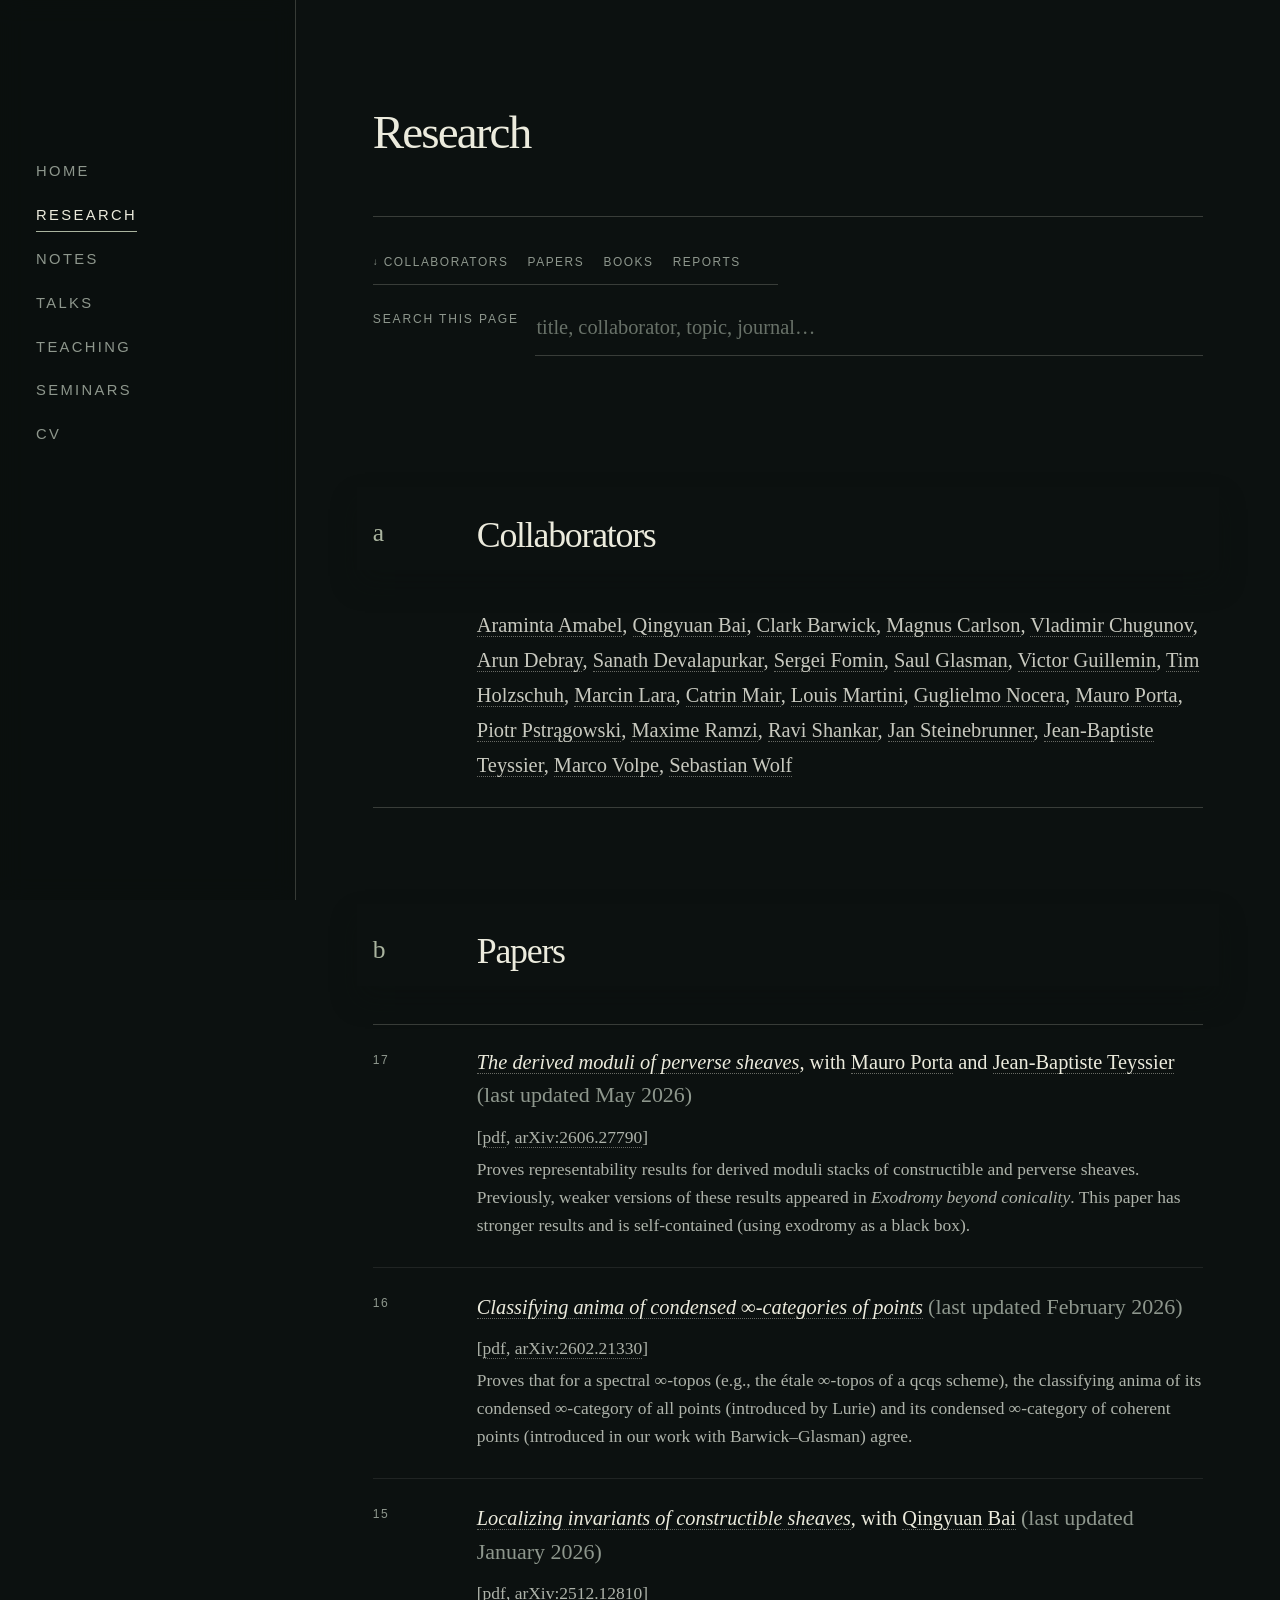
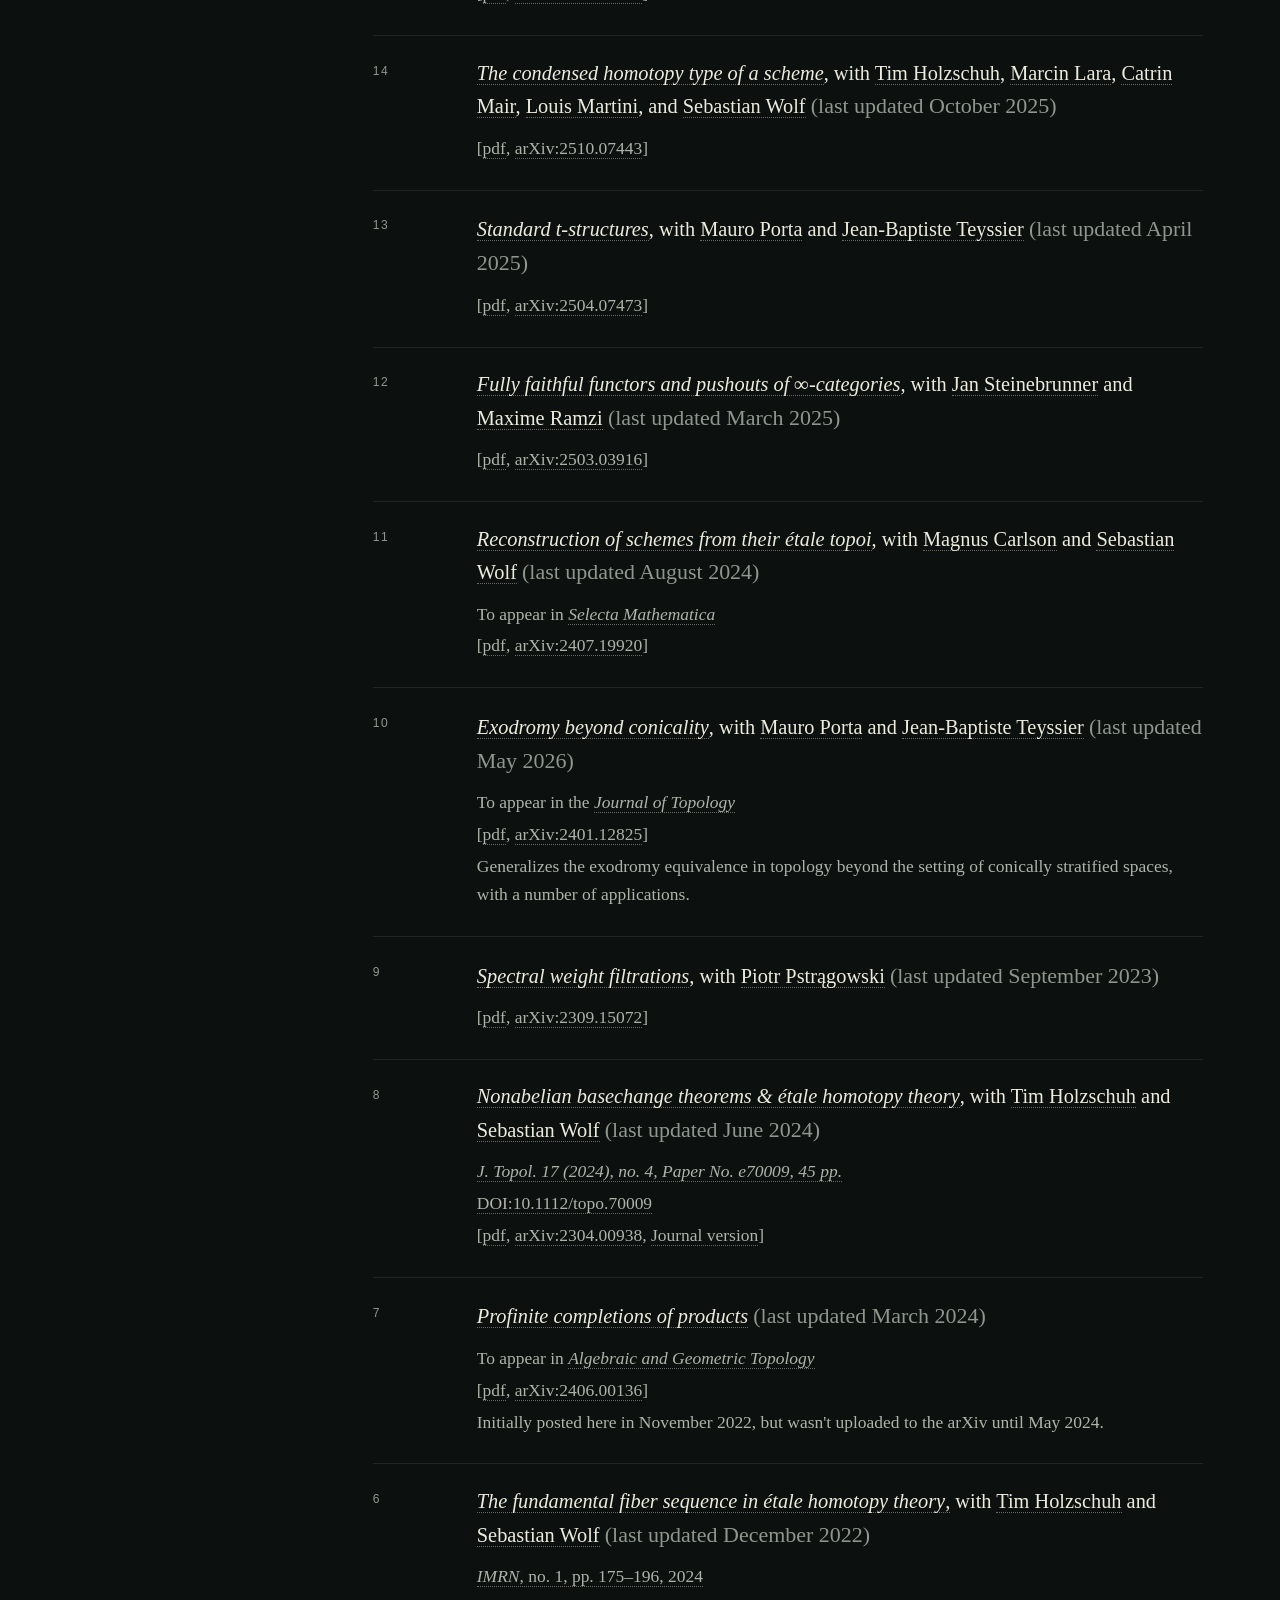
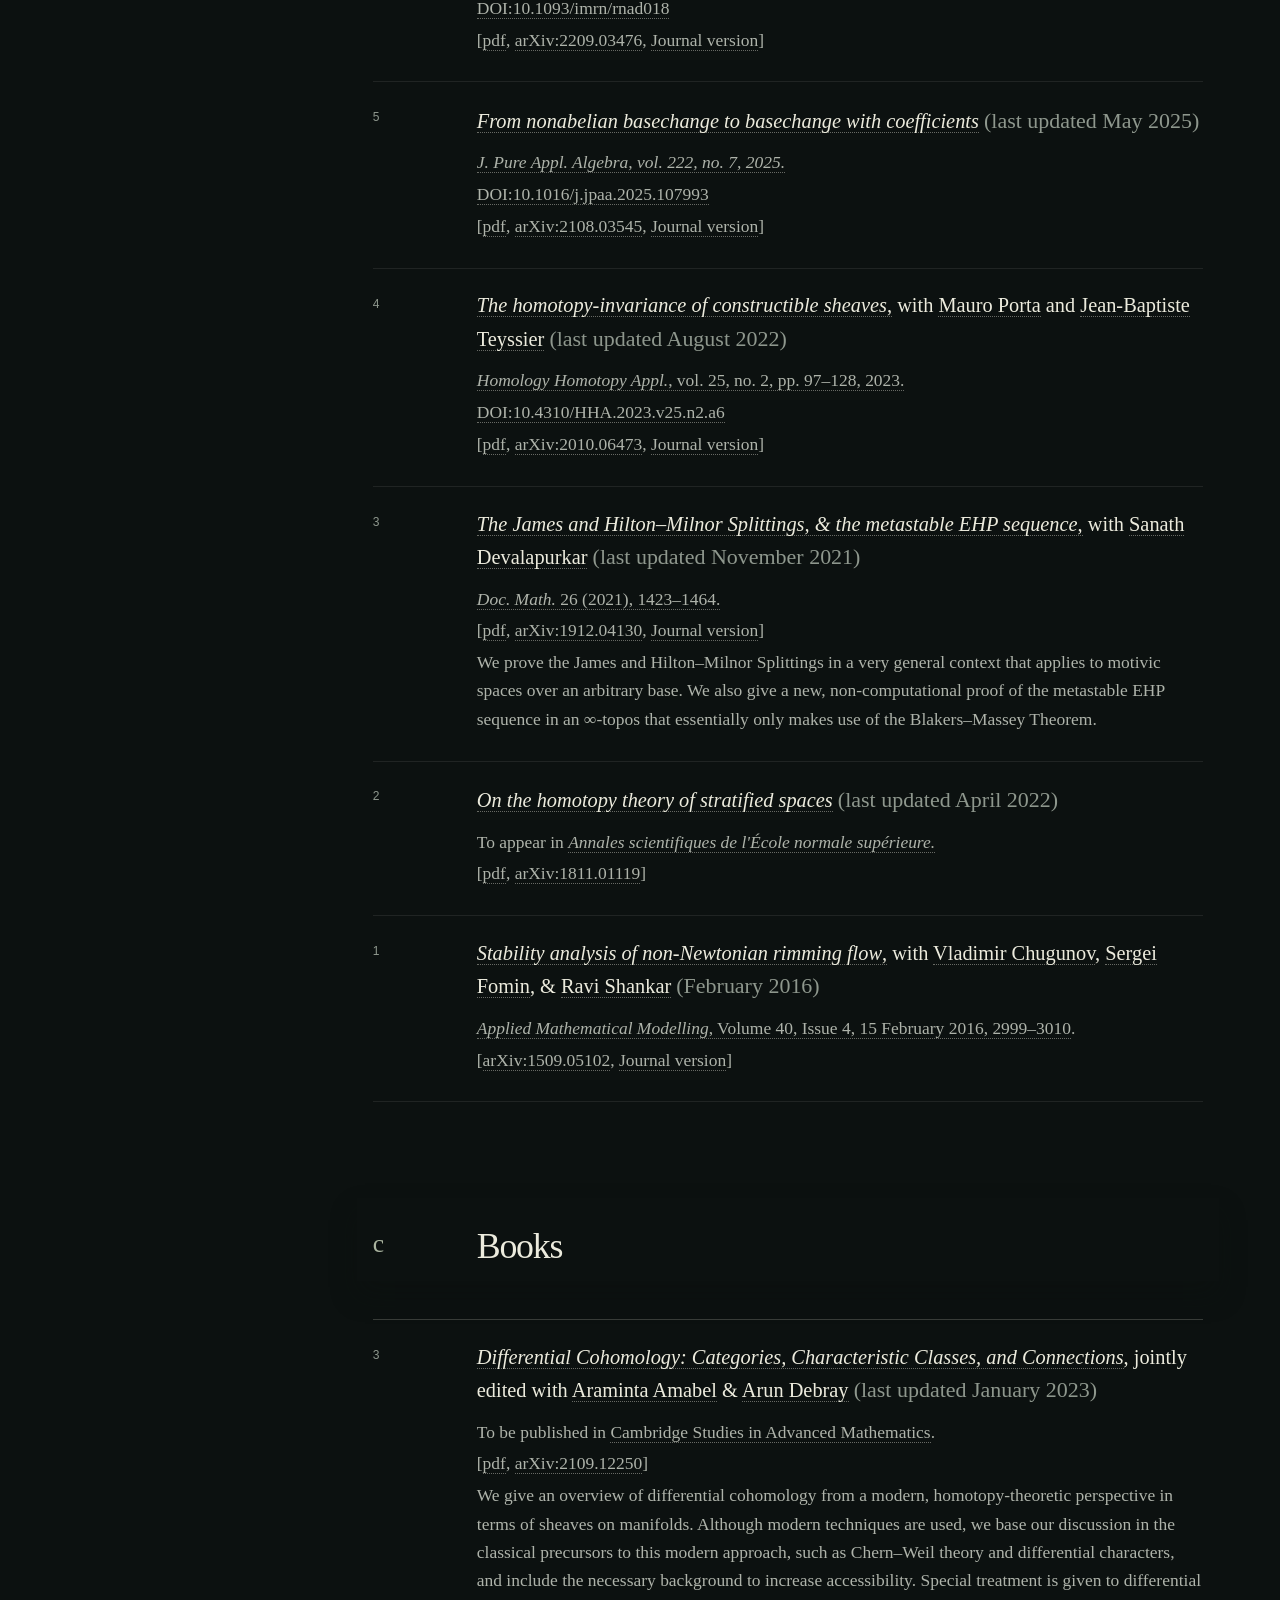
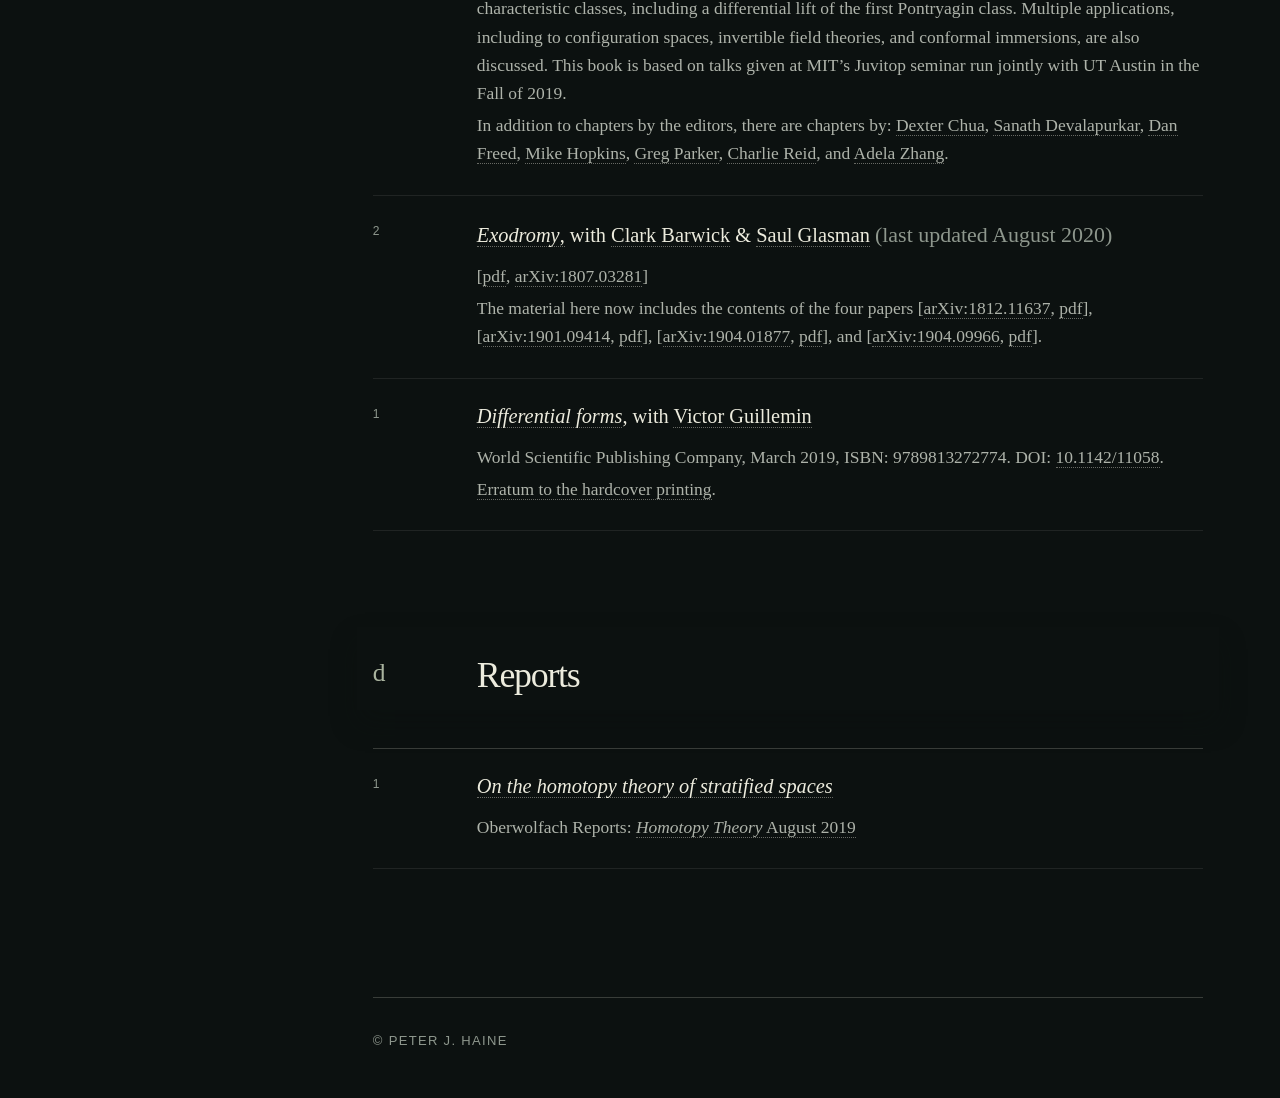
==== research.html @ 4a403b72 "Initial commit of new website." ====
<!DOCTYPE html>

<html lang="en">
  <head>
    <meta charset="utf-8">
    <meta content="width=device-width, initial-scale=1" name="viewport">
    <meta content="Peter J. Haine" name="author">
    <meta
      content="Research papers, books, reports, and collaborators of mathematician Peter Haine."
      name="description">
    <meta content="dark" name="color-scheme">
    <meta content="#0c1110" name="theme-color">
    <link href="assets/favicon.ico" rel="icon" sizes="any">
    <link
      href="assets/favicon-32.png"
      rel="icon"
      sizes="32x32"
      type="image/png">
    <link href="assets/apple-touch-icon.png" rel="apple-touch-icon">
    <script>
      document.documentElement.classList.add("js");
    </script>
    <title>Research — Peter Haine</title>
    <link href="assets/site.css" rel="stylesheet">
  </head>
  <body class="research-page">
    <a class="skip-link" href="#main-content">Skip to main content</a>
    <div aria-hidden="true" class="atmosphere">
      <div class="mist mist-a"></div>
      <div class="mist mist-b"></div>
    </div>
    <header class="site-rail">
      <nav aria-label="Primary navigation" class="primary-nav">
        <a href="index.html">Home</a>
        <a aria-current="page" class="active" href="research.html">Research</a>
        <a href="notes.html">Notes</a>
        <a href="talks.html">Talks</a>
        <a href="teaching.html">Teaching</a>
        <a href="seminars.html">Seminars</a>
        <a
          href="https://peterjhaine.github.io/files/CV.pdf"
          rel="noopener noreferrer"
          target="_blank"
          >CV</a
        >
      </nav>
    </header>
    <main class="site-main" id="main-content" tabindex="-1">
      <header class="page-header">
        <h1>Research</h1>
      </header>
      <div class="archive-tools archive-tools-research">
        <div class="section-nav-block">
          <nav aria-label="Research sections" class="section-nav">
            <a class="section-nav-first" href="#collaborators">Collaborators</a>
            <a href="#papers">Papers</a>
            <a href="#books">Books</a>
            <a href="#reports">Reports</a>
          </nav>
          <span class="section-nav-divider" aria-hidden="true"></span>
        </div>
        <label for="archive-search">Search this page</label>
        <input
          autocomplete="off"
          id="archive-search"
          placeholder="title, collaborator, topic, journal…"
          type="search">
      </div>
      <section
        class="archive-section collaborators collaborators-divider"
        id="collaborators"
      >
        <div class="archive-heading">
          <span>a</span>
          <h2>Collaborators</h2>
        </div>
        <div class="prose measure">
          <p>
            <a
              href="https://amabel3.github.io/"
              rel="noopener noreferrer"
              target="_blank"
              >Araminta Amabel</a
            >, <a href="https://qingybai.github.io/">Qingyuan Bai</a>,
            <a
              href="https://webhomes.maths.ed.ac.uk/~cbarwick/"
              rel="noopener noreferrer"
              target="_blank"
              >Clark Barwick</a
            >,
            <a
              href="https://sites.google.com/view/magnus-carlson/home"
              rel="noopener noreferrer"
              target="_blank"
              >Magnus Carlson</a
            >,
            <a
              href="https://kpfu.ru/pec_print?p_id=10113&amp;p_lang=2"
              rel="noopener noreferrer"
              target="_blank"
              >Vladimir Chugunov</a
            >,
            <a
              href="https://adebray.github.io/"
              rel="noopener noreferrer"
              target="_blank"
              >Arun Debray</a
            >,
            <a
              href="https://sanathdevalapurkar.github.io/"
              rel="noopener noreferrer"
              target="_blank"
              >Sanath Devalapurkar</a
            >,
            <a
              href="https://www.csuchico.edu/math/people/faculty/fomin-sergei.shtml"
              rel="noopener noreferrer"
              target="_blank"
              >Sergei Fomin</a
            >,
            <a
              href="http://www-users.math.umn.edu/~sglasman/"
              rel="noopener noreferrer"
              target="_blank"
              >Saul Glasman</a
            >,
            <a
              href="http://math.mit.edu/directory/profile.php?pid=87"
              rel="noopener noreferrer"
              target="_blank"
              >Victor Guillemin</a
            >,
            <a
              href="https://tholzschuh.github.io/"
              rel="noopener noreferrer"
              target="_blank"
              >Tim Holzschuh</a
            >,
            <a
              href="https://marcin-lara.github.io/"
              rel="noopener noreferrer"
              target="_blank"
              >Marcin Lara</a
            >,
            <a
              href="https://www.mathematik.tu-darmstadt.de/fb/personal/details/catrin_mair.de.jsp"
              rel="noopener noreferrer"
              target="_blank"
              >Catrin Mair</a
            >,
            <a
              href="https://louismartini.de/"
              rel="noopener noreferrer"
              target="_blank"
              >Louis Martini</a
            >,
            <a
              href="https://www.ihes.fr/~nocera/"
              rel="noopener noreferrer"
              target="_blank"
              >Guglielmo Nocera</a
            >,
            <a
              href="https://sites.google.com/view/mauroporta"
              rel="noopener noreferrer"
              target="_blank"
              >Mauro Porta</a
            >,
            <a href="https://people.math.harvard.edu/~piotr/"
              >Piotr Pstrągowski</a
            >,
            <a href="https://sites.google.com/view/maxime-ramzi-en/home"
              >Maxime Ramzi</a
            >,
            <a
              href="http://sites.math.washington.edu/~shankarr/"
              rel="noopener noreferrer"
              target="_blank"
              >Ravi Shankar</a
            >,
            <a
              href="https://www.jan-steinebrunner.com"
              rel="noopener noreferrer"
              target="_blank"
              >Jan Steinebrunner</a
            >,
            <a
              href="http://jbteyssier.com/"
              rel="noopener noreferrer"
              target="_blank"
              >Jean-Baptiste Teyssier</a
            >,
            <a
              href="https://www.mathematics.utoronto.ca/people/directories/postdoctoral-fellows/marco-volpe"
              rel="noopener noreferrer"
              target="_blank"
              >Marco Volpe</a
            >,
            <a
              href="https://wos07573.github.io/index.html"
              rel="noopener noreferrer"
              target="_blank"
              >Sebastian Wolf</a
            >
          </p>
        </div>
      </section>
      <section class="archive-section" id="papers">
        <div class="archive-heading">
          <span>b</span>
          <h2>Papers</h2>
        </div>
        <div class="record-list">
          <article class="record searchable">
            <div class="record-number">17</div>
            <div class="record-body">
              <div class="record-title">
                <a
                  href="https://peterjhaine.github.io/files/Moduli_perverse_sheaves.pdf"
                  rel="noopener noreferrer"
                  target="_blank"
                  ><i>The derived moduli of perverse sheaves</i></a
                >, with
                <a href="https://sites.google.com/view/mauroporta"
                  >Mauro Porta</a
                >
                and <a href="http://jbteyssier.com/">Jean-Baptiste Teyssier</a>
                <span class="date">(last updated May 2026)</span>
              </div>
              <div class="record-detail">
                <p>
                  [<a
                    href="https://peterjhaine.github.io/files/Moduli_perverse_sheaves.pdf"
                    rel="noopener noreferrer"
                    target="_blank"
                    >pdf</a
                  >,
                  <a
                    href="https://arxiv.org/abs/2606.27790"
                    rel="noopener noreferrer"
                    target="_blank"
                    >arXiv:2606.27790</a
                  >]
                </p>
                <p>
                  Proves representability results for derived moduli stacks of
                  constructible and perverse sheaves. Previously, weaker
                  versions of these results appeared in
                  <i>Exodromy beyond conicality</i>. This paper has stronger
                  results and is self-contained (using exodromy as a black box).
                </p>
              </div>
            </div>
          </article>
          <article class="record searchable">
            <div class="record-number">16</div>
            <div class="record-body">
              <div class="record-title">
                <a
                  href="https://peterjhaine.github.io/files/classifying_anima_of_condensed_categories_of_points.pdf"
                  rel="noopener noreferrer"
                  target="_blank"
                  ><i
                    >Classifying anima of condensed ∞-categories of points</i
                  ></a
                >
                <span class="date">(last updated February 2026)</span>
              </div>
              <div class="record-detail">
                <p>
                  [<a
                    href="https://peterjhaine.github.io/files/classifying_anima_of_condensed_categories_of_points.pdf"
                    rel="noopener noreferrer"
                    target="_blank"
                    >pdf</a
                  >,
                  <a
                    href="https://arxiv.org/abs/2602.21330"
                    rel="noopener noreferrer"
                    target="_blank"
                    >arXiv:2602.21330</a
                  >]
                </p>
                <p>
                  Proves that for a spectral ∞-topos (e.g., the étale ∞-topos of
                  a qcqs scheme), the classifying anima of its condensed
                  ∞-category of all points (introduced by Lurie) and its
                  condensed ∞-category of coherent points (introduced in our
                  work with Barwick–Glasman) agree.
                </p>
              </div>
            </div>
          </article>
          <article class="record searchable">
            <div class="record-number">15</div>
            <div class="record-body">
              <div class="record-title">
                <a
                  href="https://peterjhaine.github.io/files/localizing_invariants_of_constructible_sheaves.pdf"
                  rel="noopener noreferrer"
                  target="_blank"
                  ><i>Localizing invariants of constructible sheaves</i></a
                >, with <a href="https://qingybai.github.io/">Qingyuan Bai</a>
                <span class="date">(last updated January 2026)</span>
              </div>
              <div class="record-detail">
                <p>
                  [<a
                    href="https://peterjhaine.github.io/files/localizing_invariants_of_constructible_sheaves.pdf"
                    rel="noopener noreferrer"
                    target="_blank"
                    >pdf</a
                  >,
                  <a
                    href="https://arxiv.org/abs/2512.12810"
                    rel="noopener noreferrer"
                    target="_blank"
                    >arXiv:2512.12810</a
                  >]
                </p>
              </div>
            </div>
          </article>
          <article class="record searchable">
            <div class="record-number">14</div>
            <div class="record-body">
              <div class="record-title">
                <a
                  href="https://peterjhaine.github.io/files/condensed_homotopy_type_of_a_scheme.pdf"
                  rel="noopener noreferrer"
                  target="_blank"
                  ><i>The condensed homotopy type of a scheme</i></a
                >, with
                <a
                  href="https://tholzschuh.github.io/"
                  rel="noopener noreferrer"
                  target="_blank"
                  >Tim Holzschuh</a
                >,
                <a
                  href="https://marcin-lara.github.io/"
                  rel="noopener noreferrer"
                  target="_blank"
                  >Marcin Lara</a
                >,
                <a
                  href="https://www.mathematik.tu-darmstadt.de/fb/personal/details/catrin_mair.de.jsp"
                  rel="noopener noreferrer"
                  target="_blank"
                  >Catrin Mair</a
                >,
                <a
                  href="https://louismartini.de/"
                  rel="noopener noreferrer"
                  target="_blank"
                  >Louis Martini</a
                >, and
                <a
                  href="https://wos07573.github.io/index.html"
                  rel="noopener noreferrer"
                  target="_blank"
                  >Sebastian Wolf</a
                >
                <span class="date">(last updated October 2025)</span>
              </div>
              <div class="record-detail">
                <p>
                  [<a
                    href="https://peterjhaine.github.io/files/condensed_homotopy_type_of_a_scheme.pdf"
                    rel="noopener noreferrer"
                    target="_blank"
                    >pdf</a
                  >,
                  <a
                    href="https://arxiv.org/abs/2510.07443"
                    rel="noopener noreferrer"
                    target="_blank"
                    >arXiv:2510.07443</a
                  >]
                </p>
              </div>
            </div>
          </article>
          <article class="record searchable">
            <div class="record-number">13</div>
            <div class="record-body">
              <div class="record-title">
                <a
                  href="https://peterjhaine.github.io/files/standard_t-structures.pdf"
                  rel="noopener noreferrer"
                  target="_blank"
                  ><i>Standard t-structures</i></a
                >, with
                <a href="https://sites.google.com/view/mauroporta"
                  >Mauro Porta</a
                >
                and <a href="http://jbteyssier.com/">Jean-Baptiste Teyssier</a>
                <span class="date">(last updated April 2025)</span>
              </div>
              <div class="record-detail">
                <p>
                  [<a
                    href="https://peterjhaine.github.io/files/standard_t-structures.pdf"
                    rel="noopener noreferrer"
                    target="_blank"
                    >pdf</a
                  >,
                  <a
                    href="https://arxiv.org/abs/2504.07473"
                    rel="noopener noreferrer"
                    target="_blank"
                    >arXiv:2504.07473</a
                  >]
                </p>
              </div>
            </div>
          </article>
          <article class="record searchable">
            <div class="record-number">12</div>
            <div class="record-body">
              <div class="record-title">
                <a
                  href="https://peterjhaine.github.io/files/fully_faithful_functors_and_pushouts_of_categories.pdf"
                  rel="noopener noreferrer"
                  target="_blank"
                  ><i
                    >Fully faithful functors and pushouts of ∞-categories</i
                  ></a
                >, with
                <a
                  href="https://www.jan-steinebrunner.com"
                  rel="noopener noreferrer"
                  target="_blank"
                  >Jan Steinebrunner</a
                >
                and
                <a href="https://sites.google.com/view/maxime-ramzi-en/home"
                  >Maxime Ramzi</a
                >
                <span class="date">(last updated March 2025)</span>
              </div>
              <div class="record-detail">
                <p>
                  [<a
                    href="https://peterjhaine.github.io/files/fully_faithful_functors_and_pushouts_of_categories.pdf"
                    rel="noopener noreferrer"
                    target="_blank"
                    >pdf</a
                  >,
                  <a
                    href="https://arxiv.org/abs/2503.03916"
                    rel="noopener noreferrer"
                    target="_blank"
                    >arXiv:2503.03916</a
                  >]
                </p>
              </div>
            </div>
          </article>
          <article class="record searchable">
            <div class="record-number">11</div>
            <div class="record-body">
              <div class="record-title">
                <a
                  href="https://peterjhaine.github.io/files/reconstruction_of_schemes_from_etale_topoi.pdf"
                  rel="noopener noreferrer"
                  target="_blank"
                  ><i>Reconstruction of schemes from their étale topoi</i></a
                >, with
                <a
                  href="https://sites.google.com/view/magnus-carlson/home"
                  rel="noopener noreferrer"
                  target="_blank"
                  >Magnus Carlson</a
                >
                and
                <a
                  href="https://wos07573.github.io/index.html"
                  rel="noopener noreferrer"
                  target="_blank"
                  >Sebastian Wolf</a
                >
                <span class="date">(last updated August 2024)</span>
              </div>
              <div class="record-detail">
                <p>
                  To appear in
                  <a
                    href="https://link.springer.com/journal/29"
                    rel="noopener noreferrer"
                    target="_blank"
                    ><i>Selecta Mathematica</i></a
                  >
                </p>
                <p>
                  [<a
                    href="https://peterjhaine.github.io/files/reconstruction_of_schemes_from_etale_topoi.pdf"
                    rel="noopener noreferrer"
                    target="_blank"
                    >pdf</a
                  >,
                  <a
                    href="https://arxiv.org/abs/2407.19920"
                    rel="noopener noreferrer"
                    target="_blank"
                    >arXiv:2407.19920</a
                  >]
                </p>
              </div>
            </div>
          </article>
          <article class="record searchable">
            <div class="record-number">10</div>
            <div class="record-body">
              <div class="record-title">
                <a
                  href="https://peterjhaine.github.io/files/exodromy_beyond_conicality.pdf"
                  rel="noopener noreferrer"
                  target="_blank"
                  ><i>Exodromy beyond conicality</i></a
                >, with
                <a href="https://sites.google.com/view/mauroporta"
                  >Mauro Porta</a
                >
                and <a href="http://jbteyssier.com/">Jean-Baptiste Teyssier</a>
                <span class="date">(last updated May 2026)</span>
              </div>
              <div class="record-detail">
                <p>
                  To appear in the
                  <a
                    href="https://londmathsoc.onlinelibrary.wiley.com/journal/17538424"
                    rel="noopener noreferrer"
                    target="_blank"
                    ><i>Journal of Topology</i></a
                  >
                </p>
                <p>
                  [<a
                    href="https://peterjhaine.github.io/files/exodromy_beyond_conicality.pdf"
                    rel="noopener noreferrer"
                    target="_blank"
                    >pdf</a
                  >,
                  <a
                    href="https://arxiv.org/abs/2401.12825"
                    rel="noopener noreferrer"
                    target="_blank"
                    >arXiv:2401.12825</a
                  >]
                </p>
                <p>
                  Generalizes the exodromy equivalence in topology beyond the
                  setting of conically stratified spaces, with a number of
                  applications.
                </p>
              </div>
            </div>
          </article>
          <article class="record searchable">
            <div class="record-number">9</div>
            <div class="record-body">
              <div class="record-title">
                <a
                  href="https://peterjhaine.github.io/files/spectral_weight_filtrations.pdf"
                  rel="noopener noreferrer"
                  target="_blank"
                  ><i>Spectral weight filtrations</i></a
                >, with
                <a href="https://people.math.harvard.edu/~piotr/"
                  >Piotr Pstrągowski</a
                >
                <span class="date">(last updated September 2023)</span>
              </div>
              <div class="record-detail">
                <p>
                  [<a
                    href="https://peterjhaine.github.io/files/spectral_weight_filtrations.pdf"
                    rel="noopener noreferrer"
                    target="_blank"
                    >pdf</a
                  >,
                  <a
                    href="https://arxiv.org/abs/2309.15072"
                    rel="noopener noreferrer"
                    target="_blank"
                    >arXiv:2309.15072</a
                  >]
                </p>
              </div>
            </div>
          </article>
          <article class="record searchable">
            <div class="record-number">8</div>
            <div class="record-body">
              <div class="record-title">
                <a
                  href="https://peterjhaine.github.io/files/nonabelian_basechange_etale_homotopy.pdf"
                  rel="noopener noreferrer"
                  target="_blank"
                  ><i
                    >Nonabelian basechange theorems &amp; étale homotopy
                    theory</i
                  ></a
                >, with
                <a
                  href="https://tholzschuh.github.io/"
                  rel="noopener noreferrer"
                  target="_blank"
                  >Tim Holzschuh</a
                >
                and
                <a
                  href="https://wos07573.github.io/index.html"
                  rel="noopener noreferrer"
                  target="_blank"
                  >Sebastian Wolf</a
                >
                <span class="date">(last updated June 2024)</span>
              </div>
              <div class="record-detail">
                <p>
                  <a
                    href="https://londmathsoc.onlinelibrary.wiley.com/journal/17538424"
                    rel="noopener noreferrer"
                    target="_blank"
                    ><i
                      >J. Topol. 17 (2024), no. 4, Paper No. e70009, 45 pp.</i
                    ></a
                  >
                </p>
                <p>
                  <a
                    href="https://doi.org/10.1112/topo.70009"
                    rel="noopener noreferrer"
                    target="_blank"
                    >DOI:10.1112/topo.70009</a
                  >
                </p>
                <p>
                  [<a
                    href="https://peterjhaine.github.io/files/nonabelian_basechange_etale_homotopy.pdf"
                    rel="noopener noreferrer"
                    target="_blank"
                    >pdf</a
                  >,
                  <a
                    href="https://arxiv.org/abs/2304.00938"
                    rel="noopener noreferrer"
                    target="_blank"
                    >arXiv:2304.00938</a
                  >,
                  <a
                    href="https://peterjhaine.github.io/files/nonabelian_basechange_etale_homotopy-published.pdf"
                    rel="noopener noreferrer"
                    target="_blank"
                    >Journal version</a
                  >]
                </p>
              </div>
            </div>
          </article>
          <article class="record searchable">
            <div class="record-number">7</div>
            <div class="record-body">
              <div class="record-title">
                <a
                  href="https://peterjhaine.github.io/files/profinite_completions_of_products.pdf"
                  rel="noopener noreferrer"
                  target="_blank"
                  ><i>Profinite completions of products</i></a
                >
                <span class="date">(last updated March 2024)</span>
              </div>
              <div class="record-detail">
                <p>
                  To appear in
                  <a
                    href="https://msp.org/agt/about/journal/about.html"
                    rel="noopener noreferrer"
                    target="_blank"
                    ><i>Algebraic and Geometric Topology</i></a
                  >
                </p>
                <p>
                  [<a
                    href="https://peterjhaine.github.io/files/profinite_completions_of_products.pdf"
                    rel="noopener noreferrer"
                    target="_blank"
                    >pdf</a
                  >,
                  <a
                    href="https://arxiv.org/abs/2406.00136"
                    rel="noopener noreferrer"
                    target="_blank"
                    >arXiv:2406.00136</a
                  >]
                </p>
                <p>
                  Initially posted here in November 2022, but wasn't uploaded to
                  the arXiv until May 2024.
                </p>
              </div>
            </div>
          </article>
          <article class="record searchable">
            <div class="record-number">6</div>
            <div class="record-body">
              <div class="record-title">
                <a
                  href="https://peterjhaine.github.io/files/etale_fundamental_fiber_sequence.pdf"
                  rel="noopener noreferrer"
                  target="_blank"
                  ><i>The fundamental fiber sequence in étale homotopy theory</i
                  >,</a
                >
                with
                <a
                  href="https://tholzschuh.github.io/"
                  rel="noopener noreferrer"
                  target="_blank"
                  >Tim Holzschuh</a
                >
                and
                <a
                  href="https://wos07573.github.io/index.html"
                  rel="noopener noreferrer"
                  target="_blank"
                  >Sebastian Wolf</a
                >
                <span class="date">(last updated December 2022)</span>
              </div>
              <div class="record-detail">
                <p>
                  <a
                    href="https://academic.oup.com/imrn/"
                    rel="noopener noreferrer"
                    target="_blank"
                    ><i>IMRN</i>, no. 1, pp. 175–196, 2024</a
                  >
                </p>
                <p>
                  <a
                    href="https://doi.org/10.1093/imrn/rnad018"
                    rel="noopener noreferrer"
                    target="_blank"
                    >DOI:10.1093/imrn/rnad018</a
                  >
                </p>
                <p>
                  [<a
                    href="https://peterjhaine.github.io/files/etale_fundamental_fiber_sequence.pdf"
                    rel="noopener noreferrer"
                    target="_blank"
                    >pdf</a
                  >,
                  <a
                    href="https://arxiv.org/abs/2209.03476"
                    rel="noopener noreferrer"
                    target="_blank"
                    >arXiv:2209.03476</a
                  >,
                  <a
                    href="https://peterjhaine.github.io/files/etale_fundamental_fiber_sequence_published.pdf"
                    rel="noopener noreferrer"
                    target="_blank"
                    >Journal version</a
                  >]
                </p>
              </div>
            </div>
          </article>
          <article class="record searchable">
            <div class="record-number">5</div>
            <div class="record-body">
              <div class="record-title">
                <a
                  href="https://peterjhaine.github.io/files/basechange.pdf"
                  rel="noopener noreferrer"
                  target="_blank"
                  ><i
                    >From nonabelian basechange to basechange with
                    coefficients</i
                  ></a
                >
                <span class="date">(last updated May 2025)</span>
              </div>
              <div class="record-detail">
                <p>
                  <a
                    href="https://www.sciencedirect.com/journal/journal-of-pure-and-applied-algebra"
                    rel="noopener noreferrer"
                    target="_blank"
                    ><i>J. Pure Appl. Algebra, vol. 222, no. 7, 2025.</i></a
                  >
                </p>
                <p>
                  <a
                    href="https://doi.org/10.1016/j.jpaa.2025.107993"
                    rel="noopener noreferrer"
                    target="_blank"
                    >DOI:10.1016/j.jpaa.2025.107993</a
                  >
                </p>
                <p>
                  [<a
                    href="https://peterjhaine.github.io/files/basechange.pdf"
                    rel="noopener noreferrer"
                    target="_blank"
                    >pdf</a
                  >,
                  <a
                    href="https://arxiv.org/abs/2108.03545"
                    rel="noopener noreferrer"
                    target="_blank"
                    >arXiv:2108.03545</a
                  >,
                  <a
                    href="https://peterjhaine.github.io/files/basechange-published.pdf"
                    rel="noopener noreferrer"
                    target="_blank"
                    >Journal version</a
                  >]
                </p>
              </div>
            </div>
          </article>
          <article class="record searchable">
            <div class="record-number">4</div>
            <div class="record-body">
              <div class="record-title">
                <a
                  href="https://peterjhaine.github.io/files/Homotopy_invariance_constructible_sheaves.pdf"
                  rel="noopener noreferrer"
                  target="_blank"
                  ><i>The homotopy-invariance of constructible sheaves</i>,</a
                >
                with
                <a href="https://sites.google.com/view/mauroporta"
                  >Mauro Porta</a
                >
                and <a href="http://jbteyssier.com/">Jean-Baptiste Teyssier</a>
                <span class="date">(last updated August 2022)</span>
              </div>
              <div class="record-detail">
                <p>
                  <a
                    href="https://www.intlpress.com/site/pub/pages/journals/items/hha/_home/_main/index.php"
                    rel="noopener noreferrer"
                    target="_blank"
                    ><i>Homology Homotopy Appl.</i>, vol. 25, no. 2, pp. 97–128,
                    2023.</a
                  >
                </p>
                <p>
                  <a
                    href="https://dx.doi.org/10.4310/HHA.2023.v25.n2.a6"
                    rel="noopener noreferrer"
                    target="_blank"
                    >DOI:10.4310/HHA.2023.v25.n2.a6</a
                  >
                </p>
                <p>
                  [<a
                    href="https://peterjhaine.github.io/files/Homotopy_invariance_constructible_sheaves.pdf"
                    rel="noopener noreferrer"
                    target="_blank"
                    >pdf</a
                  >,
                  <a
                    href="https://arxiv.org/abs/2010.06473"
                    rel="noopener noreferrer"
                    target="_blank"
                    >arXiv:2010.06473</a
                  >,
                  <a
                    href="https://peterjhaine.github.io/files/Homotopy_invariance_constructible_sheaves_published.pdf"
                    rel="noopener noreferrer"
                    target="_blank"
                    >Journal version</a
                  >]
                </p>
              </div>
            </div>
          </article>
          <article class="record searchable">
            <div class="record-number">3</div>
            <div class="record-body">
              <div class="record-title">
                <a
                  href="https://peterjhaine.github.io/files/James_Hilton-Milnor_EHP.pdf"
                  rel="noopener noreferrer"
                  target="_blank"
                  ><i
                    >The James and Hilton–Milnor Splittings, &amp; the
                    metastable EHP sequence</i
                  >,</a
                >
                with
                <a
                  href="https://sanathdevalapurkar.github.io/"
                  rel="noopener noreferrer"
                  target="_blank"
                  >Sanath Devalapurkar</a
                >
                <span class="date">(last updated November 2021)</span>
              </div>
              <div class="record-detail">
                <p>
                  <a
                    href="https://elibm.org/article/10012158"
                    rel="noopener noreferrer"
                    target="_blank"
                    ><i>Doc. Math.</i> 26 (2021), 1423–1464.</a
                  >
                </p>
                <p>
                  [<a
                    href="https://peterjhaine.github.io/files/James_Hilton-Milnor_EHP.pdf"
                    rel="noopener noreferrer"
                    target="_blank"
                    >pdf</a
                  >,
                  <a
                    href="https://arxiv.org/abs/1912.04130"
                    rel="noopener noreferrer"
                    target="_blank"
                    >arXiv:1912.04130</a
                  >,
                  <a
                    href="https://peterjhaine.github.io/files/James_Hilton-Milnor_EHP_Published.pdf"
                    rel="noopener noreferrer"
                    target="_blank"
                    >Journal version</a
                  >]
                </p>
                <p>
                  We prove the James and Hilton–Milnor Splittings in a very
                  general context that applies to motivic spaces over an
                  arbitrary base. We also give a new, non-computational proof of
                  the metastable EHP sequence in an ∞-topos that essentially
                  only makes use of the Blakers–Massey Theorem.
                </p>
              </div>
            </div>
          </article>
          <article class="record searchable">
            <div class="record-number">2</div>
            <div class="record-body">
              <div class="record-title">
                <a
                  href="https://peterjhaine.github.io/files/Homotopy_of_stratified_spaces.pdf"
                  rel="noopener noreferrer"
                  target="_blank"
                  ><i>On the homotopy theory of stratified spaces</i></a
                >
                <span class="date">(last updated April 2022)</span>
              </div>
              <div class="record-detail">
                <p>
                  To appear in
                  <a
                    href="https://annales-ens.centre-mersenne.org/index.php/ASENS"
                    rel="noopener noreferrer"
                    target="_blank"
                    ><i
                      >Annales scientifiques de l'École normale supérieure.</i
                    ></a
                  >
                </p>
                <p>
                  [<a
                    href="https://peterjhaine.github.io/files/Homotopy_of_stratified_spaces.pdf"
                    rel="noopener noreferrer"
                    target="_blank"
                    >pdf</a
                  >,
                  <a
                    href="https://arxiv.org/abs/1811.01119"
                    rel="noopener noreferrer"
                    target="_blank"
                    >arXiv:1811.01119</a
                  >]
                </p>
              </div>
            </div>
          </article>
          <article class="record searchable">
            <div class="record-number">1</div>
            <div class="record-body">
              <div class="record-title">
                <a
                  href="https://peterjhaine.github.io/files/Rimming_Flow.pdf"
                  rel="noopener noreferrer"
                  target="_blank"
                  ><i>Stability analysis of non-Newtonian rimming flow</i>,</a
                >
                with
                <a
                  href="https://kpfu.ru/pec_print?p_id=10113&amp;p_lang=2"
                  rel="noopener noreferrer"
                  target="_blank"
                  >Vladimir Chugunov</a
                >,
                <a
                  href="https://www.csuchico.edu/math/people/faculty/fomin-sergei.shtml"
                  rel="noopener noreferrer"
                  target="_blank"
                  >Sergei Fomin</a
                >, &amp;
                <a href="http://sites.math.washington.edu/~shankarr/"
                  >Ravi Shankar</a
                >
                <span class="date">(February 2016)</span>
              </div>
              <div class="record-detail">
                <p>
                  <a
                    href="https://www.sciencedirect.com/science/article/abs/pii/S0307904X15006228#!"
                    rel="noopener noreferrer"
                    target="_blank"
                    ><i>Applied Mathematical Modelling</i>, Volume 40, Issue 4,
                    15 February 2016, 2999–3010</a
                  >.
                </p>
                <p>
                  [<a
                    href="https://arxiv.org/abs/1509.05102"
                    rel="noopener noreferrer"
                    target="_blank"
                    >arXiv:1509.05102</a
                  >,
                  <a
                    href="https://peterjhaine.github.io/files/Rimming_Flow.pdf"
                    rel="noopener noreferrer"
                    target="_blank"
                    >Journal version</a
                  >]
                </p>
              </div>
            </div>
          </article>
        </div>
      </section>
      <section class="archive-section" id="books">
        <div class="archive-heading">
          <span>c</span>
          <h2>Books</h2>
        </div>
        <div class="record-list">
          <article class="record searchable">
            <div class="record-number">3</div>
            <div class="record-body">
              <div class="record-title">
                <a
                  href="https://peterjhaine.github.io/files/diffcoh.pdf"
                  rel="noopener noreferrer"
                  target="_blank"
                  ><i
                    >Differential Cohomology: Categories, Characteristic
                    Classes, and Connections</i
                  ></a
                >, jointly edited with
                <a
                  href="https://amabel3.github.io/"
                  rel="noopener noreferrer"
                  target="_blank"
                  >Araminta Amabel</a
                >
                &amp;
                <a
                  href="https://adebray.github.io/"
                  rel="noopener noreferrer"
                  target="_blank"
                  >Arun Debray</a
                >
                <span class="date">(last updated January 2023)</span>
              </div>
              <div class="record-detail">
                <p>
                  To be published in
                  <a
                    href="https://www.cambridge.org/core/series/cambridge-studies-in-advanced-mathematics/0A5F361E5A5E9D3EFE58F53613C0D307"
                    rel="noopener noreferrer"
                    target="_blank"
                    >Cambridge Studies in Advanced Mathematics</a
                  >.
                </p>
                <p>
                  [<a
                    href="https://peterjhaine.github.io/files/diffcoh.pdf"
                    rel="noopener noreferrer"
                    target="_blank"
                    >pdf</a
                  >,
                  <a
                    href="https://arxiv.org/abs/2109.12250"
                    rel="noopener noreferrer"
                    target="_blank"
                    >arXiv:2109.12250</a
                  >]
                </p>
                <p>
                  We give an overview of differential cohomology from a modern,
                  homotopy-theoretic perspective in terms of sheaves on
                  manifolds. Although modern techniques are used, we base our
                  discussion in the classical precursors to this modern
                  approach, such as Chern–Weil theory and differential
                  characters, and include the necessary background to increase
                  accessibility. Special treatment is given to differential
                  characteristic classes, including a differential lift of the
                  first Pontryagin class. Multiple applications, including to
                  configuration spaces, invertible field theories, and conformal
                  immersions, are also discussed. This book is based on talks
                  given at MIT’s Juvitop seminar run jointly with UT Austin in
                  the Fall of 2019.
                </p>
                <p>
                  In addition to chapters by the editors, there are chapters by:
                  <a
                    href="https://dec41.user.srcf.net/"
                    rel="noopener noreferrer"
                    target="_blank"
                    >Dexter Chua</a
                  >,
                  <a
                    href="https://sanathdevalapurkar.github.io/"
                    rel="noopener noreferrer"
                    target="_blank"
                    >Sanath Devalapurkar</a
                  >,
                  <a
                    href="https://people.math.harvard.edu/~dafr/"
                    rel="noopener noreferrer"
                    target="_blank"
                    >Dan Freed</a
                  >,
                  <a
                    href="https://people.math.harvard.edu/~mjh/"
                    rel="noopener noreferrer"
                    target="_blank"
                    >Mike Hopkins</a
                  >,
                  <a
                    href="https://gregoryjparker.github.io/"
                    rel="noopener noreferrer"
                    target="_blank"
                    >Greg Parker</a
                  >,
                  <a
                    href="https://charlie-reid.github.io/"
                    rel="noopener noreferrer"
                    target="_blank"
                    >Charlie Reid</a
                  >, and
                  <a
                    href="https://sites.google.com/view/adelayyz/home"
                    rel="noopener noreferrer"
                    target="_blank"
                    >Adela Zhang</a
                  >.
                </p>
              </div>
            </div>
          </article>
          <article class="record searchable">
            <div class="record-number">2</div>
            <div class="record-body">
              <div class="record-title">
                <a
                  href="https://peterjhaine.github.io/files/Exodromy.pdf"
                  rel="noopener noreferrer"
                  target="_blank"
                  ><i>Exodromy</i>,</a
                >
                with
                <a
                  href="https://webhomes.maths.ed.ac.uk/~cbarwick/"
                  rel="noopener noreferrer"
                  target="_blank"
                  >Clark Barwick</a
                >
                &amp;
                <a
                  href="http://www-users.math.umn.edu/~sglasman/"
                  rel="noopener noreferrer"
                  target="_blank"
                  >Saul Glasman</a
                >
                <span class="date">(last updated August 2020)</span>
              </div>
              <div class="record-detail">
                <p>
                  [<a
                    href="https://peterjhaine.github.io/files/Exodromy.pdf"
                    rel="noopener noreferrer"
                    target="_blank"
                    >pdf</a
                  >,
                  <a
                    href="https://arxiv.org/abs/1807.03281"
                    rel="noopener noreferrer"
                    target="_blank"
                    >arXiv:1807.03281</a
                  >]
                </p>
                <p>
                  The material here now includes the contents of the four papers
                  [<a
                    href="https://arxiv.org/abs/1812.11637"
                    rel="noopener noreferrer"
                    target="_blank"
                    >arXiv:1812.11637</a
                  >,
                  <a
                    href="https://peterjhaine.github.io/files/Extended_etale.pdf"
                    rel="noopener noreferrer"
                    target="_blank"
                    >pdf</a
                  >], [<a
                    href="https://arxiv.org/abs/1901.09414"
                    rel="noopener noreferrer"
                    target="_blank"
                    >arXiv:1901.09414</a
                  >,
                  <a
                    href="https://peterjhaine.github.io/files/Exodromy_for_stacks.pdf"
                    rel="noopener noreferrer"
                    target="_blank"
                    >pdf</a
                  >], [<a
                    href="https://arxiv.org/abs/1904.01877"
                    rel="noopener noreferrer"
                    target="_blank"
                    >arXiv:1904.01877</a
                  >,
                  <a
                    href="https://peterjhaine.github.io/files/1-localic.pdf"
                    rel="noopener noreferrer"
                    target="_blank"
                    >pdf</a
                  >], and [<a
                    href="https://arxiv.org/abs/1904.09966"
                    rel="noopener noreferrer"
                    target="_blank"
                    >arXiv:1904.09966</a
                  >,
                  <a
                    href="https://peterjhaine.github.io/files/Pyknotic1.pdf"
                    rel="noopener noreferrer"
                    target="_blank"
                    >pdf</a
                  >].
                </p>
              </div>
            </div>
          </article>
          <article class="record searchable">
            <div class="record-number">1</div>
            <div class="record-body">
              <div class="record-title">
                <a
                  href="https://www.worldscientific.com/worldscibooks/10.1142/11058"
                  rel="noopener noreferrer"
                  target="_blank"
                  ><i>Differential forms</i></a
                >, with
                <a href="http://math.mit.edu/directory/profile.php?pid=87"
                  >Victor Guillemin</a
                >
              </div>
              <div class="record-detail">
                <p>
                  World Scientific Publishing Company, March 2019, ISBN:
                  9789813272774. DOI:
                  <a
                    href="https://doi.org/10.1142/11058"
                    rel="noopener noreferrer"
                    target="_blank"
                    >10.1142/11058</a
                  >.
                </p>
                <p>
                  <a
                    href="https://peterjhaine.github.io/files/Erratum.pdf"
                    rel="noopener noreferrer"
                    target="_blank"
                    >Erratum to the hardcover printing</a
                  >.
                </p>
              </div>
            </div>
          </article>
        </div>
      </section>
      <section class="archive-section" id="reports">
        <div class="archive-heading">
          <span>d</span>
          <h2>Reports</h2>
        </div>
        <div class="record-list">
          <article class="record searchable">
            <div class="record-number">1</div>
            <div class="record-body">
              <div class="record-title">
                <a
                  href="https://peterjhaine.github.io/files/Oberwolfach_2019.pdf"
                  rel="noopener noreferrer"
                  target="_blank"
                  ><i>On the homotopy theory of stratified spaces</i></a
                >
              </div>
              <div class="record-detail">
                <p>
                  Oberwolfach Reports:
                  <a
                    href="https://www.mfo.de/occasion/1932/www_view"
                    rel="noopener noreferrer"
                    target="_blank"
                    ><i>Homotopy Theory</i> August 2019</a
                  >
                </p>
              </div>
            </div>
          </article>
        </div>
      </section>
      <footer class="site-footer">
        <span>© Peter J. Haine</span>
      </footer>
    </main>
    <script src="assets/site.js"></script>
  </body>
</html>
---- assets/site.css ----
/* Design tokens */
:root {
  --ink: #0c1110;
  --paper: #ecebdd;
  --paper-soft: #c8c9bf;
  --muted: #8e978d;
  --sage: #aab49f;
  --line: rgba(236, 235, 221, 0.2);
  --line-soft: rgba(231, 229, 218, 0.09);
  --rail: 18.5rem;
  --serif:
    "Minion Pro", "Minion 3", "Iowan Old Style", "Palatino Linotype",
    "Book Antiqua", Palatino, Georgia, serif;
  --sans:
    "Myriad Pro", "Myriad 3", Inter, ui-sans-serif, -apple-system,
    BlinkMacSystemFont, "Segoe UI", Helvetica, Arial, sans-serif;
}

/* Base */
* {
  box-sizing: border-box;
}
html {
  scroll-behavior: smooth;
  background: var(--ink);
}
body {
  margin: 0;
  background: var(--ink);
  color: var(--paper);
  font-family: var(--serif);
  font-size: 20.4px;
  line-height: 1.72;
  text-rendering: optimizeLegibility;
}
::selection {
  background: var(--sage);
  color: var(--ink);
}
a {
  color: inherit;
  text-decoration: none;
  border-bottom: 1px dotted rgba(231, 229, 218, 0.42);
  transition:
    color 0.2s ease,
    border-bottom-color 0.2s ease;
}
a:hover {
  color: #fff;
  border-bottom-color: transparent;
}

[hidden] {
  display: none !important;
}

a:focus-visible,
input:focus-visible {
  outline: 2px solid var(--sage);
  outline-offset: 4px;
}
.skip-link {
  position: fixed;
  z-index: 100;
  top: 1rem;
  left: 1rem;
  padding: 0.55rem 0.75rem;
  color: var(--ink);
  background: var(--paper);
  border: 0;
  font-family: var(--sans);
  font-size: 0.864rem;
  letter-spacing: 0.08em;
  text-transform: uppercase;
  transform: translateY(-200%);
  transition: transform 0.2s ease;
}
.skip-link:focus {
  color: var(--ink);
  transform: translateY(0);
}
.visually-hidden {
  position: absolute !important;
  width: 1px !important;
  height: 1px !important;
  padding: 0 !important;
  margin: -1px !important;
  overflow: hidden !important;
  clip: rect(0, 0, 0, 0) !important;
  white-space: nowrap !important;
  border: 0 !important;
}

/* Atmospheric background */
.atmosphere {
  position: fixed;
  inset: 0;
  z-index: -2;
  overflow: hidden;
  pointer-events: none;
}
.atmosphere:before {
  content: "";
  position: absolute;
  inset: 0;
  background:
    radial-gradient(
      circle at 76% 7%,
      rgba(134, 151, 125, 0.12),
      transparent 30%
    ),
    radial-gradient(circle at 62% 58%, rgba(78, 91, 81, 0.1), transparent 38%),
    linear-gradient(145deg, #0e1412 0%, #0b100f 52%, #101815 100%);
}
.mist {
  position: absolute;
  border-radius: 50%;
  filter: blur(70px);
  opacity: 0.22;
}
.mist-a {
  width: 55vw;
  height: 22vw;
  right: -15vw;
  top: 26vh;
  background: #546157;
}
.mist-b {
  width: 40vw;
  height: 18vw;
  left: 30vw;
  bottom: -8vw;
  background: #313c35;
}

/* Layout and navigation */
.site-rail {
  position: fixed;
  left: 0;
  top: 0;
  bottom: 0;
  width: var(--rail);
  padding: 2.5rem 2.25rem 2rem;
  border-right: 1px solid var(--line);
  display: flex;
  flex-direction: column;
  z-index: 10;
  background: rgba(10, 15, 13, 0.43);
  backdrop-filter: blur(12px);
  transition: opacity 2.4s cubic-bezier(0.4, 0, 0.2, 1);
}
.primary-nav {
  display: flex;
  flex-direction: column;
  gap: 0.52rem;
}
.primary-nav a {
  font-family: var(--sans);
  font-size: 0.924rem;
  letter-spacing: 0.16em;
  text-transform: uppercase;
  text-decoration: none;
  border-bottom: none;
  color: var(--muted);
  padding: 0.32rem 0;
  position: relative;
  width: max-content;
}
.primary-nav a:before {
  content: "";
  position: absolute;
  left: 0;
  bottom: 0.1rem;
  width: 0;
  height: 1px;
  background: var(--sage);
  transition: width 1.5s cubic-bezier(0.4, 0, 0.2, 1);
}
.primary-nav a:hover,
.primary-nav a.active {
  color: var(--paper);
}
html:not(.js) .primary-nav a.active:before,
html.js.page-is-ready .primary-nav a.active:before {
  width: 100%;
}
html.js:not(.page-is-ready) .primary-nav a.active:before {
  width: 0;
}
.site-main {
  margin-left: var(--rail);
  min-height: 100vh;
  padding: 0 clamp(2rem, 6vw, 7rem);
}
.site-footer {
  max-width: 76rem;
  margin: 8rem auto 0;
  padding: 2rem 0 2.8rem;
  border-top: 1px solid var(--line);
  display: flex;
  justify-content: space-between;
  gap: 2rem;
  color: var(--muted);
  font-family: var(--sans);
  font-size: 0.816rem;
  letter-spacing: 0.1em;
  text-transform: uppercase;
}

/* Home */
.hero {
  max-width: none;
  margin: 0 calc(-1 * clamp(2rem, 6vw, 7rem));
  min-height: 92vh;
  display: flex;
  align-items: center;
  padding: 7rem clamp(2rem, 8vw, 9rem);
  position: relative;
  overflow: hidden;
}
.hero-fog {
  background:
    linear-gradient(180deg, rgba(17, 26, 22, 0.08), rgba(17, 26, 22, 0.3)),
    radial-gradient(
      ellipse at 80% 18%,
      rgba(159, 186, 159, 0.16),
      transparent 31%
    ),
    radial-gradient(
      ellipse at 22% 78%,
      rgba(103, 132, 113, 0.15),
      transparent 34%
    );
}
.hero-fog::before,
.hero-fog::after {
  content: "";
  position: absolute;
  pointer-events: none;
  border-radius: 50%;
}
.hero-fog::before {
  width: 74vw;
  height: 28vw;
  right: -12vw;
  top: 8vh;
  background: rgba(148, 177, 145, 0.16);
  filter: blur(95px);
  transform: rotate(-8deg);
}
.hero-fog::after {
  width: 64vw;
  height: 24vw;
  left: 10vw;
  bottom: 4vh;
  background: rgba(108, 140, 118, 0.15);
  filter: blur(105px);
  transform: rotate(7deg);
}
.hero-copy {
  position: relative;
  z-index: 1;
  max-width: 42rem;
}
.hero h1,
.page-header h1 {
  margin: 0;
  font-weight: 400;
}
.hero-meta {
  margin-top: 3.1rem;
  color: var(--paper-soft);
  font-size: 1.14rem;
}
.page-section {
  max-width: 76rem;
  margin: 0 auto;
  padding: 7rem 0 3rem;
  border-top: 1px solid var(--line);
}
.measure {
  max-width: 46rem;
}
.prose p {
  margin: 0 0 1.45rem;
}

/* Interior page headers and search */
.page-header {
  max-width: 76rem;
  margin: 0 auto;
  padding: 7rem 0 4rem;
  border-bottom: 1px solid var(--line);
}
.page-header h1 {
  font-size: clamp(1.92rem, 3.68vw, 3.72rem);
  letter-spacing: -0.04em;
  line-height: 0.85;
}
.page-intro {
  max-width: 47rem;
  color: var(--paper-soft);
  font-size: 1.272rem;
  margin: 2.3rem 0 0;
}
.archive-tools {
  max-width: 76rem;
  margin: 0 auto;
  padding: 2.2rem 0;
  display: grid;
  grid-template-columns: auto minmax(14rem, 1fr) auto;
  gap: 1rem;
  align-items: center;
}
.archive-tools label {
  display: flex;
  flex-direction: column;
  align-items: flex-start;
  font-family: var(--sans);
  font-size: 0.756rem;
  line-height: 1.45;
  letter-spacing: 0.15em;
  text-transform: uppercase;
  color: var(--muted);
}
.search-status {
  min-height: 0.85rem;
  margin-top: 0.22rem;
  color: #687168;
  font-size: 0.672rem;
  letter-spacing: 0.04em;
  text-transform: none;
  white-space: nowrap;
}
.archive-tools input {
  width: 100%;
  background: transparent;
  border: 0;
  border-bottom: 1px solid var(--line);
  color: var(--paper);
  font: inherit;
  padding: 0.6rem 0.1rem;
  outline: none;
}
.archive-tools input:focus {
  border-color: var(--sage);
}
.archive-tools input::placeholder {
  color: #687168;
}
.section-nav {
  display: flex;
  gap: 1.2rem;
  flex-wrap: wrap;
  justify-content: flex-end;
}
.section-nav a {
  font-family: var(--sans);
  font-size: 0.744rem;
  letter-spacing: 0.13em;
  text-transform: uppercase;
  color: var(--muted);
  text-decoration: none;
  border-bottom: none;
}
.section-nav a:hover {
  color: var(--paper);
}

.archive-tools-research {
  grid-template-columns: auto minmax(14rem, 1fr);
  row-gap: 0.8rem;
}

.section-nav-block {
  grid-column: 1 / -1;
  justify-self: start;
  width: max-content;
  max-width: 100%;
}

.archive-tools-research .section-nav {
  justify-content: flex-start;
  margin-bottom: 0;
}

.section-nav-divider {
  display: block;
  width: 110%;
  margin: 0.7rem 0 0.2rem;
  border-top: 1px solid var(--line);
}

.section-nav-first::before {
  content: "↓";
  display: inline-block;
  margin-right: 0.45em;
  font-size: 0.82em;
  line-height: 1;
  vertical-align: 0.08em;
}

/* Archive records */
.archive-section {
  max-width: 76rem;
  margin: 0 auto;
  padding: 6rem 0 1rem;
}
.archive-heading {
  display: grid;
  grid-template-columns: 5.2rem 1fr;
  gap: 1.3rem;
  align-items: start;
  margin-bottom: 2.4rem;
}
.archive-heading > span {
  font-family: var(--serif);
  font-size: 1.08rem;
  line-height: 1;
  font-style: normal;
  letter-spacing: 0.04em;
  text-transform: none;
  color: var(--sage);
  padding-top: 0.16rem;
}
.archive-heading h2 {
  font-weight: 400;
  font-size: clamp(1.4rem, 2.8vw, 2.8rem);
  letter-spacing: -0.035em;
  line-height: 1;
  margin: 0;
}
.archive-heading h2 small {
  font-size: 0.38em;
  color: var(--muted);
  letter-spacing: 0.02em;
}
.record-list {
  border-top: 1px solid var(--line);
}
.record {
  display: grid;
  grid-template-columns: 5.2rem minmax(0, 1fr);
  gap: 1.3rem;
  padding: 1.35rem 0 1.5rem;
  border-bottom: 1px solid var(--line-soft);
  transition: opacity 0.2s ease;
}
.record-number {
  font-family: var(--sans);
  font-size: 0.756rem;
  letter-spacing: 0.12em;
  color: var(--muted);
  padding-top: 0.2rem;
}
.record-title {
  font-size: 1.272rem;
  line-height: 1.55;
}
.record-title .date {
  color: var(--muted);
  font-size: 1.08em;
}
.record-detail {
  margin-top: 0.65rem;
  max-width: 58rem;
  color: #aeb3aa;
  font-size: 1.092rem;
  line-height: 1.62;
}
.record-detail p {
  margin: 0.22rem 0;
}
.record.is-hidden {
  display: none;
}
.collaborators .prose {
  margin-left: 6.5rem;
  color: var(--paper-soft);
}

/* Teaching */
.teaching-list {
  padding-top: 5rem;
}
.course-row {
  display: grid;
  grid-template-columns: 11rem minmax(0, 1fr) 5.75rem;
  gap: 1.2rem;
  border-top: 1px solid var(--line-soft);
  padding: 1.2rem 0;
}
.course-term {
  font-family: var(--sans);
  font-size: 0.792rem;
  letter-spacing: 0.11em;
  text-transform: uppercase;
  color: var(--muted);
  padding-top: 0.24rem;
}
.course-title {
  font-size: 1.368rem;
}
.course-number {
  font-family: var(--sans);
  font-size: 0.732rem;
  letter-spacing: 0.08em;
  color: var(--muted);
  text-align: right;
  padding-top: 0.34rem;
  white-space: nowrap;
}

/* Seminar detail page */
.seminar-quote {
  margin: 1rem 0 2rem 6.5rem;
  font-style: italic;
  font-size: 1.5rem;
  color: var(--paper-soft);
}
.seminar-meta {
  margin: 0 0 3.5rem 6.5rem;
  color: var(--paper-soft);
}
.grt h2 {
  font-weight: 400;
  font-size: 1.6rem;
  margin: 4.5rem 0 1rem 6.5rem;
}
.subhead {
  margin: 0 0 1rem 6.5rem;
  color: var(--sage);
  font-size: 1.0625rem;
  font-style: italic;
}
.table-wrap {
  overflow-x: auto;
  margin-left: 6.5rem;
}
table {
  border-collapse: collapse;
  width: 100%;
  font-size: 1.08rem;
}
th,
td {
  padding: 0.75rem 0.8rem 0.75rem 0;
  border-top: 1px solid var(--line-soft);
  font-weight: 400;
  text-align: left;
  vertical-align: top;
}
thead th {
  color: var(--muted);
  font-family: var(--sans);
  font-size: 0.61rem;
  letter-spacing: 0.08em;
  text-transform: uppercase;
}
.schedule-table tbody th,
.reference-table tbody th {
  font-family: var(--sans);
  font-size: 0.792rem;
  letter-spacing: 0.08em;
  color: var(--muted);
  white-space: nowrap;
  width: 5.5rem;
}
.schedule-table td:nth-child(2) {
  width: 13rem;
  color: var(--paper-soft);
}
.schedule-table td:last-child {
  width: 5rem;
}
.reference-table tbody th {
  width: 4.5rem;
}

@media (max-width: 980px) {
  :root {
    --rail: 0rem;
  }
  .site-rail {
    position: sticky;
    top: 0;
    width: 100%;
    height: auto;
    padding: 1rem 1.25rem;
    border-right: 0;
    border-bottom: 1px solid var(--line);
    display: block;
    overflow: hidden;
  }
  .primary-nav {
    flex-direction: row;
    justify-content: flex-start;
    overflow-x: auto;
    gap: 1rem;
    padding-right: 2.5rem;
    scrollbar-width: none;
    overscroll-behavior-x: contain;
    -webkit-overflow-scrolling: touch;
  }
  .primary-nav::-webkit-scrollbar {
    display: none;
  }
  .primary-nav a {
    white-space: nowrap;
    font-size: 0.744rem;
    flex: 0 0 auto;
  }
  .site-rail::before,
  .site-rail::after {
    content: "";
    position: absolute;
    z-index: 3;
    top: 0;
    bottom: 0;
    width: 2.6rem;
    opacity: 0;
    pointer-events: none;
    transition: opacity 0.25s ease;
  }
  .site-rail::before {
    left: 0;
    background: linear-gradient(
      90deg,
      rgba(12, 17, 16, 0.98),
      rgba(12, 17, 16, 0)
    );
  }
  .site-rail::after {
    right: 0;
    background: linear-gradient(
      90deg,
      rgba(12, 17, 16, 0),
      rgba(12, 17, 16, 0.98)
    );
  }
  .site-rail.nav-can-scroll-left::before,
  .site-rail.nav-can-scroll-right::after {
    opacity: 0.78;
  }
  .site-main {
    margin-left: 0;
    padding: 0 1.4rem;
  }
  .hero {
    min-height: 82vh;
    padding: 5.5rem 2.2rem;
    margin: 0 -1.4rem;
  }
  .hero-copy {
    max-width: 36rem;
  }
}
@media (max-width: 700px) {
  body {
    font-size: 19.2px;
  }
  .site-rail {
    display: block;
    padding: 0.9rem 1rem;
  }
  .primary-nav {
    justify-content: flex-start;
    padding-bottom: 0.15rem;
  }
  .hero {
    padding-top: 4.5rem;
  }
  .hero h1 {
    font-size: clamp(4rem, 22vw, 6.7rem);
  }
  .page-header {
    padding: 4.5rem 0 3rem;
  }
  .page-header h1 {
    font-size: clamp(1.92rem, 8.96vw, 3rem);
  }
  .archive-tools {
    grid-template-columns: 1fr;
    gap: 0.7rem;
  }
  .section-nav-block {
    grid-column: 1;
  }
  .section-nav {
    justify-content: flex-start;
    margin-top: 0.5rem;
  }
  .archive-heading,
  .record {
    grid-template-columns: 3rem 1fr;
    gap: 0.8rem;
  }
  .archive-section {
    padding-top: 4.5rem;
  }
  .collaborators .prose,
  .seminar-quote,
  .seminar-meta,
  .grt h2,
  .subhead,
  .table-wrap {
    margin-left: 3.8rem;
  }
  .course-row {
    grid-template-columns: 1fr auto;
    gap: 0.35rem 1rem;
  }
  .course-term {
    grid-column: 1/-1;
  }
  .course-number {
    align-self: baseline;
    padding-top: 0.16rem;
  }
  .site-footer {
    flex-direction: column;
    margin-top: 5rem;
  }
}
@media (prefers-reduced-motion: reduce) {
  html {
    scroll-behavior: auto;
  }
  *,
  *::before,
  *::after {
    animation-duration: 0.01ms !important;
    animation-iteration-count: 1 !important;
    transition-duration: 0.01ms !important;
  }
}

.simple-list {
  padding-top: 3rem;
}

.collaborators-divider {
  padding-bottom: 2rem;
  border-bottom: 1px solid var(--line);
}

.record-list-no-top-rule {
  border-top: none;
}

.seminars-list {
  padding-top: 3rem;
}

.hero-address {
  margin-top: 2.35rem;
  font-size: 1.254rem;
  font-style: italic;
  line-height: 1.75;
}

.university-heading {
  grid-template-columns: 1fr;
}
.university-heading h2 {
  font-size: clamp(1.296rem, 1.86vw, 1.8rem);
  line-height: 1.25;
  letter-spacing: -0.015em;
}
.university-heading > span {
  display: none;
}

/* Desktop auto-hiding sidebar on pages other than Home. */
@media (min-width: 981px) {
  body.rail-autohide-enabled .site-rail {
    will-change: opacity;
  }

  body.rail-autohide-enabled.rail-is-hidden .site-rail {
    opacity: 0;
    transition: opacity 1.8s cubic-bezier(0.4, 0, 0.2, 1);
    pointer-events: none;
  }

  .rail-reveal-zone {
    position: fixed;
    z-index: 40;
    inset: 0 auto 0 0;
    width: var(--rail);
    pointer-events: none;
    background: transparent;
  }

  body.rail-autohide-enabled.rail-is-hidden .rail-reveal-zone {
    pointer-events: auto;
  }
}

@media (prefers-reduced-motion: reduce) {
  .site-rail {
    transition: none;
  }
}

@media (min-width: 981px) {
  .site-rail > .primary-nav {
    margin-top: 7.1rem;
  }
}

.hero h1 {
  font-size: clamp(3.6rem, 7.2vw, 7.2rem);
  letter-spacing: 0.005em;
  line-height: 0.93;
}

@media (max-width: 640px) {
  .hero h1 {
    font-size: clamp(3.2rem, 17.6vw, 5.36rem);
  }
}

/* Gentle transitions between internal pages. The persistent background and
   sidebar remain visually stable while the page content fades. */
html.js .site-main {
  opacity: 0;
}
html.js.page-is-ready .site-main {
  opacity: 1;
  transition: opacity 1.5s cubic-bezier(0.4, 0, 0.2, 1);
}
html.js.page-is-leaving .site-main {
  opacity: 0;
  transition: opacity 1s cubic-bezier(0.4, 0, 0.2, 1);
  pointer-events: none;
}

@media (prefers-reduced-motion: reduce) {
  html.js .site-main,
  html.js.page-is-ready .site-main,
  html.js.page-is-leaving .site-main {
    opacity: 1;
    transition: none;
  }
}

/* Keep each sticky Research heading within its own section. Removing the
   section's trailing padding makes the final record divider the exact point
   at which the heading is released and scrolls away with the section. */
body.research-page .archive-section {
  position: relative;
  padding-bottom: 0;
}

body.research-page .archive-heading {
  align-self: start;
  margin-bottom: 0;
}

body.research-page .archive-heading + .record-list,
body.research-page .archive-heading + .prose {
  margin-top: 2.4rem;
}

/* Research subsection headings follow their own section to its final divider. */
@media (min-width: 981px) {
  body.research-page .archive-heading {
    position: sticky;
    top: 0;
    z-index: 6;
    margin-left: -1rem;
    margin-right: -1rem;
    padding: 1.9rem 1rem 1rem;
    background: rgb(12, 17, 16);
    box-shadow: 0 0.9rem 1.5rem rgba(12, 17, 16, 0.34);
  }
}

@media (max-width: 980px) {
  body.research-page .archive-heading {
    position: sticky;
    top: 4.15rem;
    z-index: 6;
    margin-left: -0.65rem;
    margin-right: -0.65rem;
    padding: 0.75rem 0.65rem 0.9rem;
    background: rgb(12, 17, 16);
    box-shadow: 0 0.8rem 1.3rem rgba(12, 17, 16, 0.34);
  }

  body.research-page .archive-heading::before {
    content: "";
    position: absolute;
    left: 0;
    right: 0;
    bottom: 100%;
    height: 4.15rem;
    background: rgb(12, 17, 16);
  }
}

html.constant-scroll {
  scroll-behavior: auto !important;
}

/* Retract the active-page underline as navigation begins. Because the
   underline remains anchored at the left edge and uses the same width
   transition as hover, this is the reverse of its hover appearance. */
html.js.page-is-leaving .primary-nav a.active::before {
  width: 0;
  transition-duration: 1s;
  transition-timing-function: cubic-bezier(0.4, 0, 0.2, 1);
}

.about-section .prose {
  margin-top: 3.4rem;
  font-size: 1.254rem;
}

.search-status[data-state="matches"]::after,
.search-status[data-state="empty"]::after {
  display: inline-block;
  margin-left: 0.38em;
  font-size: 0.78em;
  line-height: 1;
  vertical-align: 0.08em;
}

.search-status[data-state="matches"]::after {
  content: "↓";
}

.search-status[data-state="empty"]::after {
  content: "×";
  font-size: 0.88em;
}

body.research-page .archive-heading > span {
  font-size: 1.25em;
}

/* Complete each Teaching table with the same closing hairline used between rows. */
body.teaching-page .teaching-list > .course-row:last-child {
  border-bottom: 1px solid var(--line);
}

/* Optional Home-page announcements.
   Add `hidden` to the section in index.html to disable it temporarily. */
.home-announcements {
  max-width: 76rem;
  margin: 0 auto;
  padding: 4.25rem 0 4rem;
  border-top: 1px solid var(--line);
}

.announcements-kicker {
  margin: 0 0 1.75rem;
  font-family: var(--sans);
  font-size: 0.66rem;
  font-weight: 400;
  line-height: 1.2;
  letter-spacing: 0.18em;
  text-transform: uppercase;
  color: var(--sage);
}

.announcement-list {
  border-top: 1px solid var(--line-soft);
}

.announcement-item {
  display: grid;
  grid-template-columns: 9rem minmax(0, 1fr);
  gap: 1.75rem;
  padding: 1.5rem 0 1.65rem;
  border-bottom: 1px solid var(--line-soft);
}

.announcement-meta {
  display: flex;
  flex-direction: column;
  gap: 0.22rem;
  padding-top: 0.23rem;
  font-family: var(--sans);
  font-size: 0.732rem;
  line-height: 1.5;
  letter-spacing: 0.1em;
  text-transform: uppercase;
  color: var(--muted);
}

.announcement-body h3 {
  margin: 0 0 0.42rem;
  font-size: 1.24rem;
  font-weight: 400;
  line-height: 1.3;
  letter-spacing: -0.01em;
}

.announcement-body p {
  max-width: 46rem;
  margin: 0;
  color: var(--paper-soft);
  font-size: 1.152rem;
}

@media (max-width: 640px) {
  .home-announcements {
    padding: 3.15rem 0 2.85rem;
  }

  .announcement-item {
    grid-template-columns: 1fr;
    gap: 0.65rem;
    padding: 1.35rem 0 1.5rem;
  }

  .announcement-meta {
    flex-direction: row;
    flex-wrap: wrap;
    gap: 0.3rem 0.9rem;
    padding-top: 0;
  }
}

/* Keep the 110% Research divider on desktop without creating mobile overflow. */
@media (max-width: 980px) {
  .section-nav-block {
    width: 100%;
    max-width: 100%;
  }

  .section-nav-divider {
    width: 100%;
  }
}
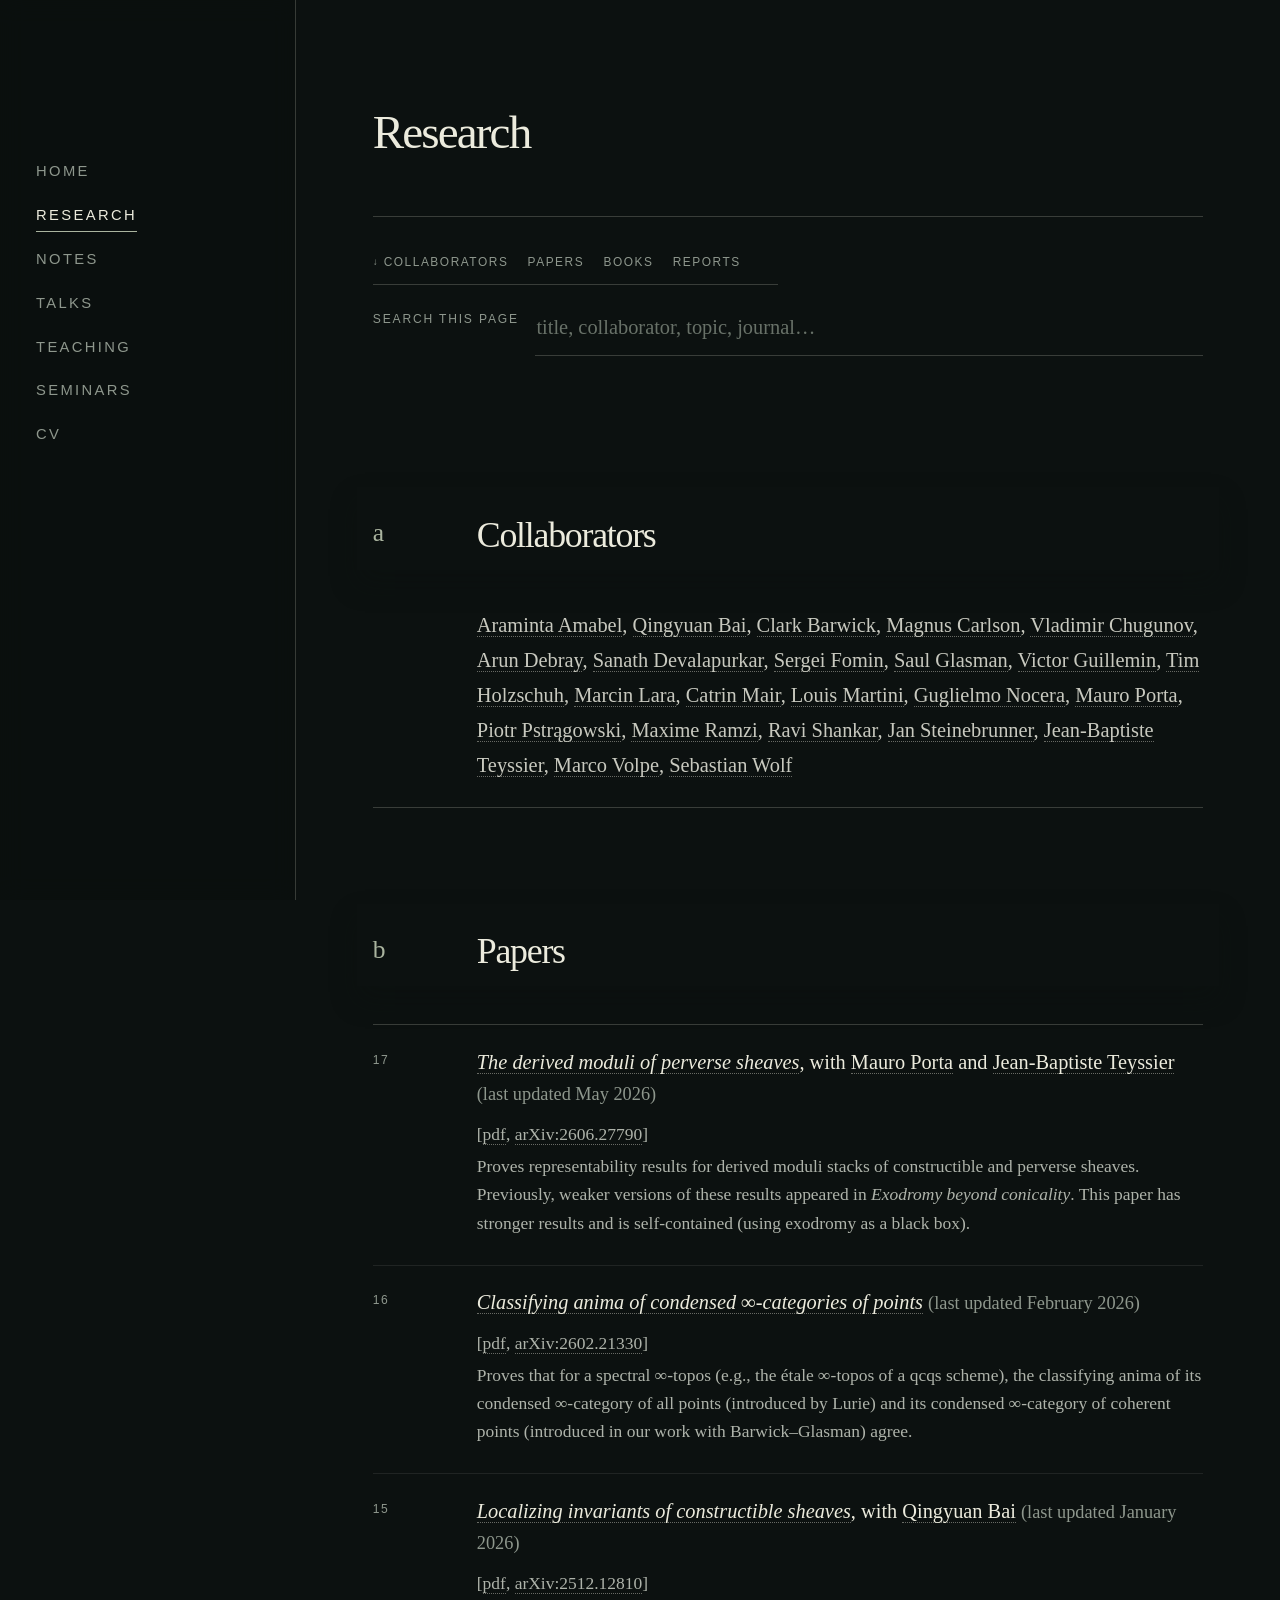
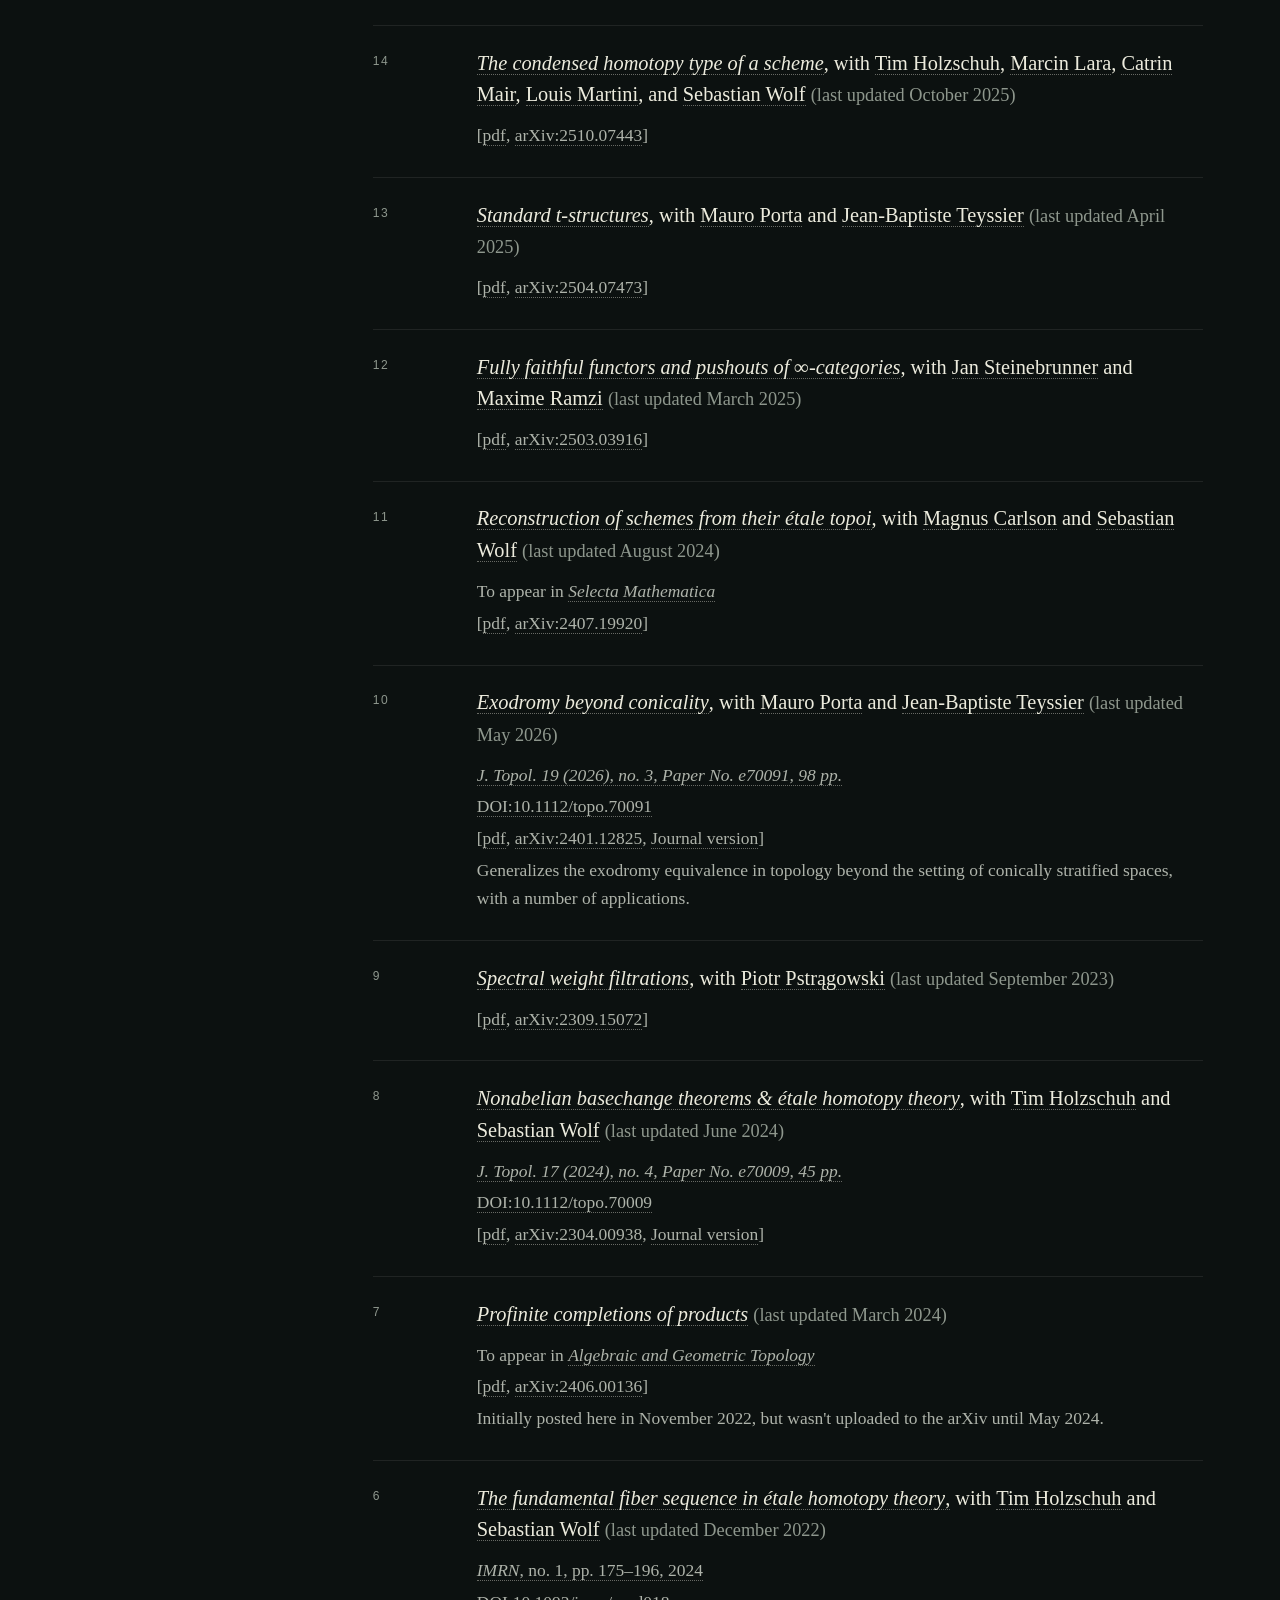
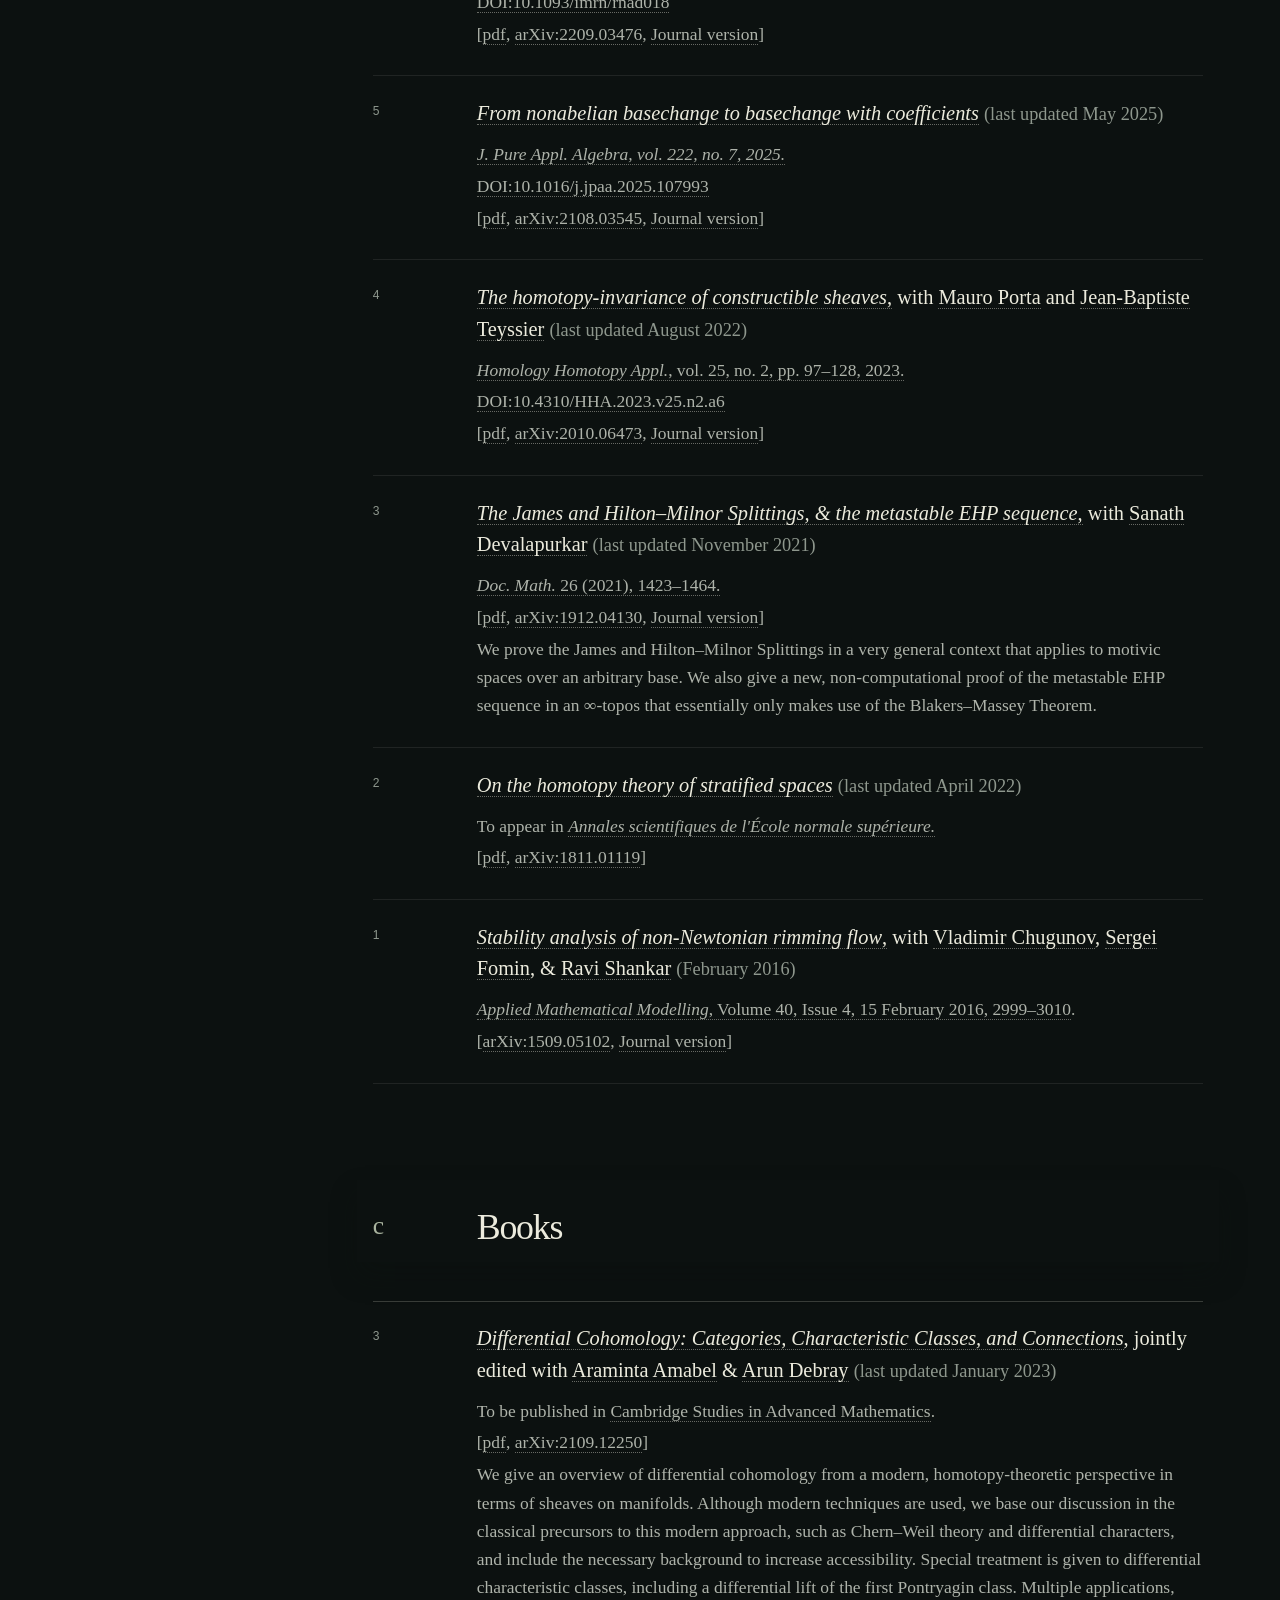
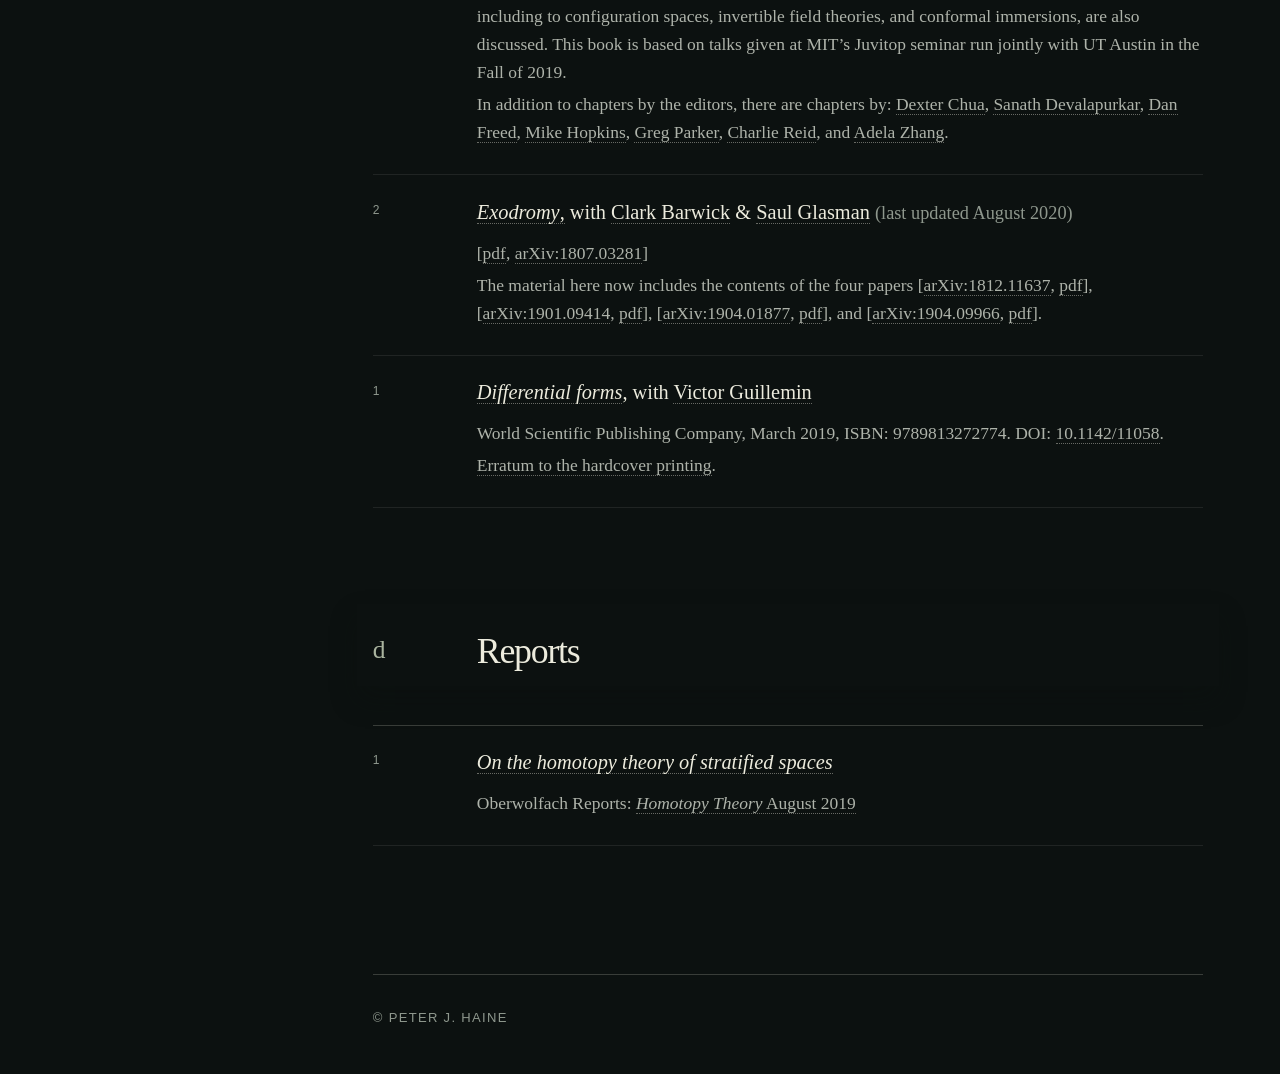
==== commit eef4be13: "Publish Exodromy beyond conicality" ====
--- a/research.html
+++ b/research.html
@@ -527,12 +527,22 @@
               </div>
               <div class="record-detail">
                 <p>
-                  To appear in the
-                  <a
-                    href="https://londmathsoc.onlinelibrary.wiley.com/journal/17538424"
-                    rel="noopener noreferrer"
-                    target="_blank"
-                    ><i>Journal of Topology</i></a
+                  <a
+                    href="https://londmathsoc.onlinelibrary.wiley.com/doi/10.1112/topo.70091"
+                    rel="noopener noreferrer"
+                    target="_blank"
+                    ><i
+                      >J. Topol. 19 (2026), no. 3, Paper No. e70091, 98
+                      pp.</i
+                    ></a
+                  >
+                </p>
+                <p>
+                  <a
+                    href="https://doi.org/10.1112/topo.70091"
+                    rel="noopener noreferrer"
+                    target="_blank"
+                    >DOI:10.1112/topo.70091</a
                   >
                 </p>
                 <p>
@@ -547,6 +557,12 @@
                     rel="noopener noreferrer"
                     target="_blank"
                     >arXiv:2401.12825</a
+                  >,
+                  <a
+                    href="files/exodromy_beyond_conicality-published.pdf"
+                    rel="noopener noreferrer"
+                    target="_blank"
+                    >Journal version</a
                   >]
                 </p>
                 <p>
--- a/assets/site.css
+++ b/assets/site.css
@@ -219,18 +219,26 @@
   overflow: hidden;
 }
 .hero-fog {
-  background:
-    linear-gradient(180deg, rgba(17, 26, 22, 0.08), rgba(17, 26, 22, 0.3)),
-    radial-gradient(
-      ellipse at 80% 18%,
-      rgba(159, 186, 159, 0.16),
-      transparent 31%
+  background-image:
+    linear-gradient(
+      180deg,
+      rgba(7, 10, 11, 0.82) 0%,
+      rgba(8, 12, 13, 0.58) 24%,
+      rgba(8, 12, 13, 0.28) 48%,
+      rgba(10, 14, 14, 0.54) 78%,
+      rgba(12, 17, 16, 0.92) 100%
     ),
-    radial-gradient(
-      ellipse at 22% 78%,
-      rgba(103, 132, 113, 0.15),
-      transparent 34%
-    );
+    linear-gradient(
+      90deg,
+      rgba(7, 10, 11, 0.56) 0%,
+      rgba(7, 10, 11, 0.36) 24%,
+      rgba(7, 10, 11, 0.16) 46%,
+      rgba(7, 10, 11, 0.18) 100%
+    ),
+    url("hero-background-option-5.png");
+  background-position: center center, center center, 64% 48%;
+  background-repeat: no-repeat;
+  background-size: cover;
 }
 .hero-fog::before,
 .hero-fog::after {
@@ -244,8 +252,8 @@
   height: 28vw;
   right: -12vw;
   top: 8vh;
-  background: rgba(148, 177, 145, 0.16);
-  filter: blur(95px);
+  background: rgba(114, 138, 122, 0.13);
+  filter: blur(110px);
   transform: rotate(-8deg);
 }
 .hero-fog::after {
@@ -253,8 +261,8 @@
   height: 24vw;
   left: 10vw;
   bottom: 4vh;
-  background: rgba(108, 140, 118, 0.15);
-  filter: blur(105px);
+  background: rgba(80, 104, 91, 0.16);
+  filter: blur(118px);
   transform: rotate(7deg);
 }
 .hero-copy {
@@ -459,7 +467,7 @@
 }
 .record-title .date {
   color: var(--muted);
-  font-size: 1.08em;
+  font-size: 0.9em;
 }
 .record-detail {
   margin-top: 0.65rem;
@@ -1035,3 +1043,18 @@
     width: 100%;
   }
 }
+
+/* Mobile page changes and current-page returns are intentionally instant. */
+@media (max-width: 980px) {
+  html.js .site-main,
+  html.js.page-is-ready .site-main,
+  html.js.page-is-leaving .site-main {
+    opacity: 1;
+    transition: none;
+    pointer-events: auto;
+  }
+
+  html.js.page-is-leaving .primary-nav a.active::before {
+    transition: none;
+  }
+}
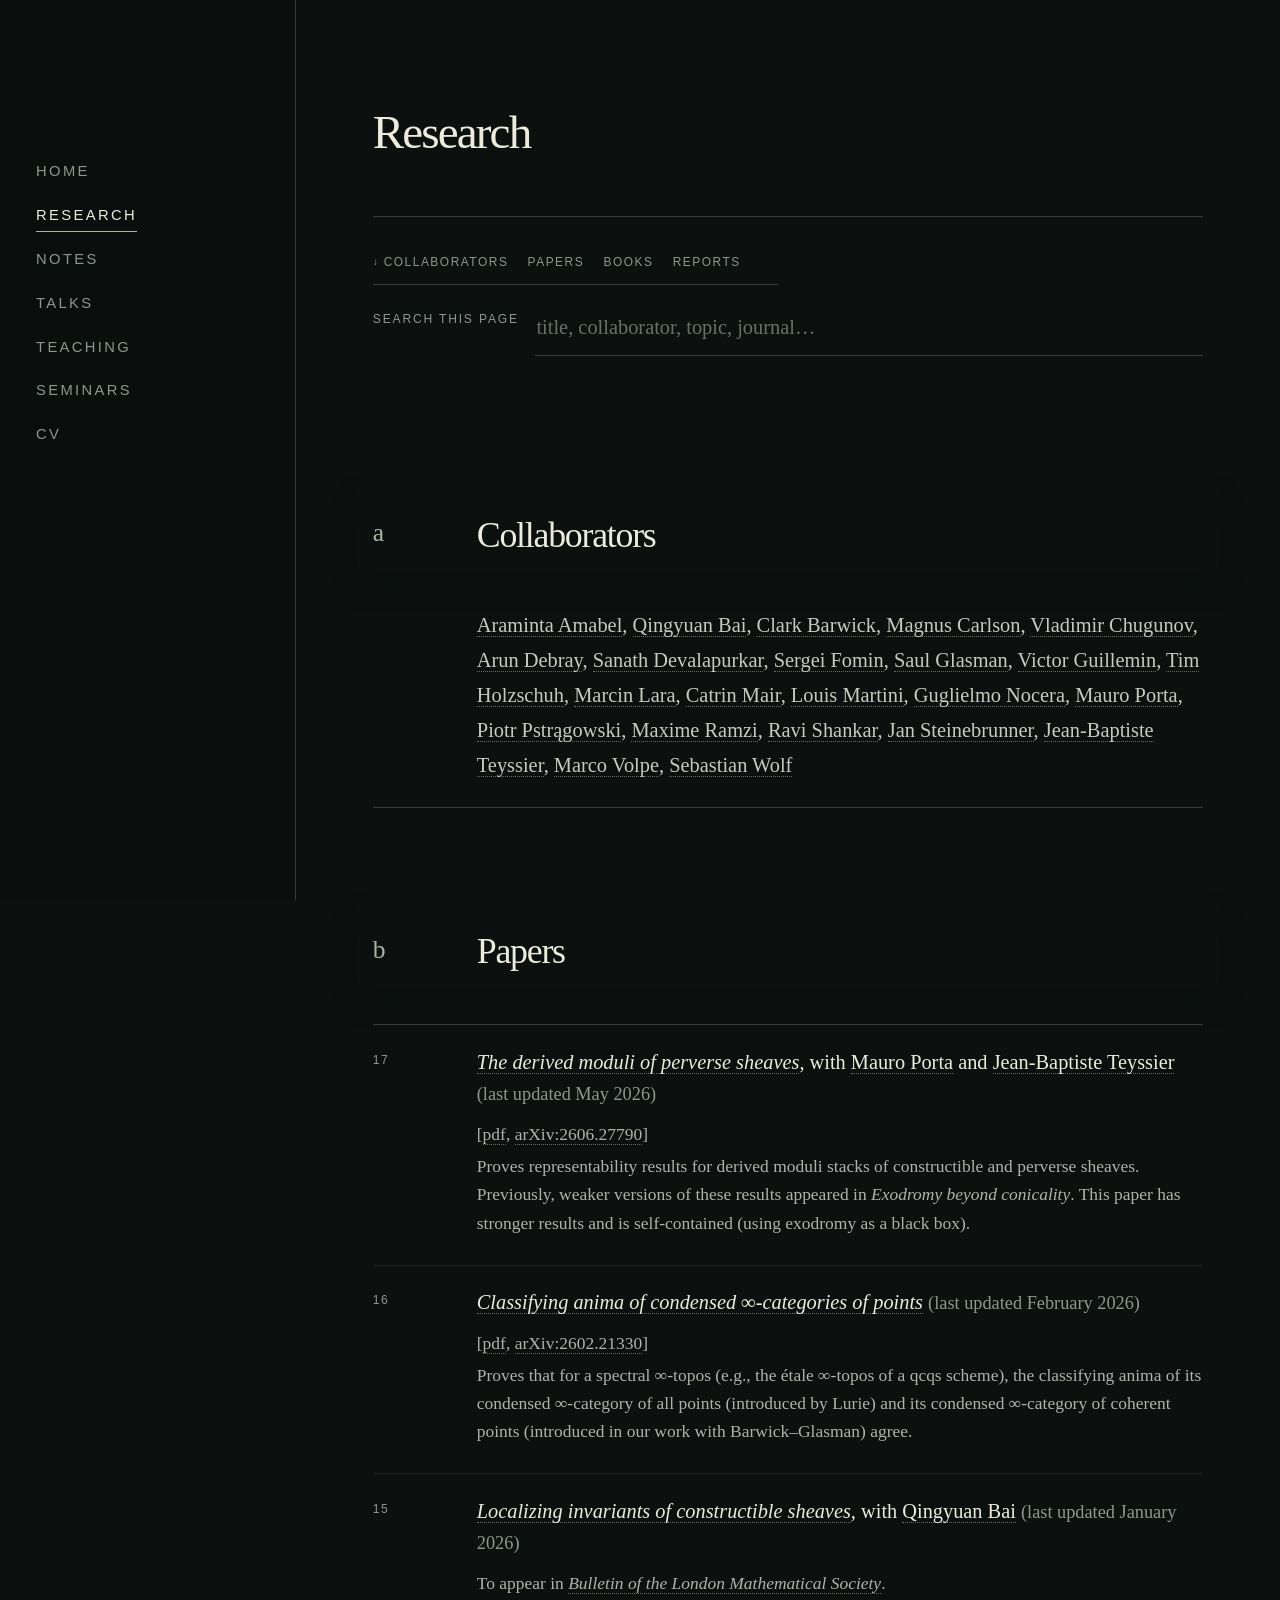
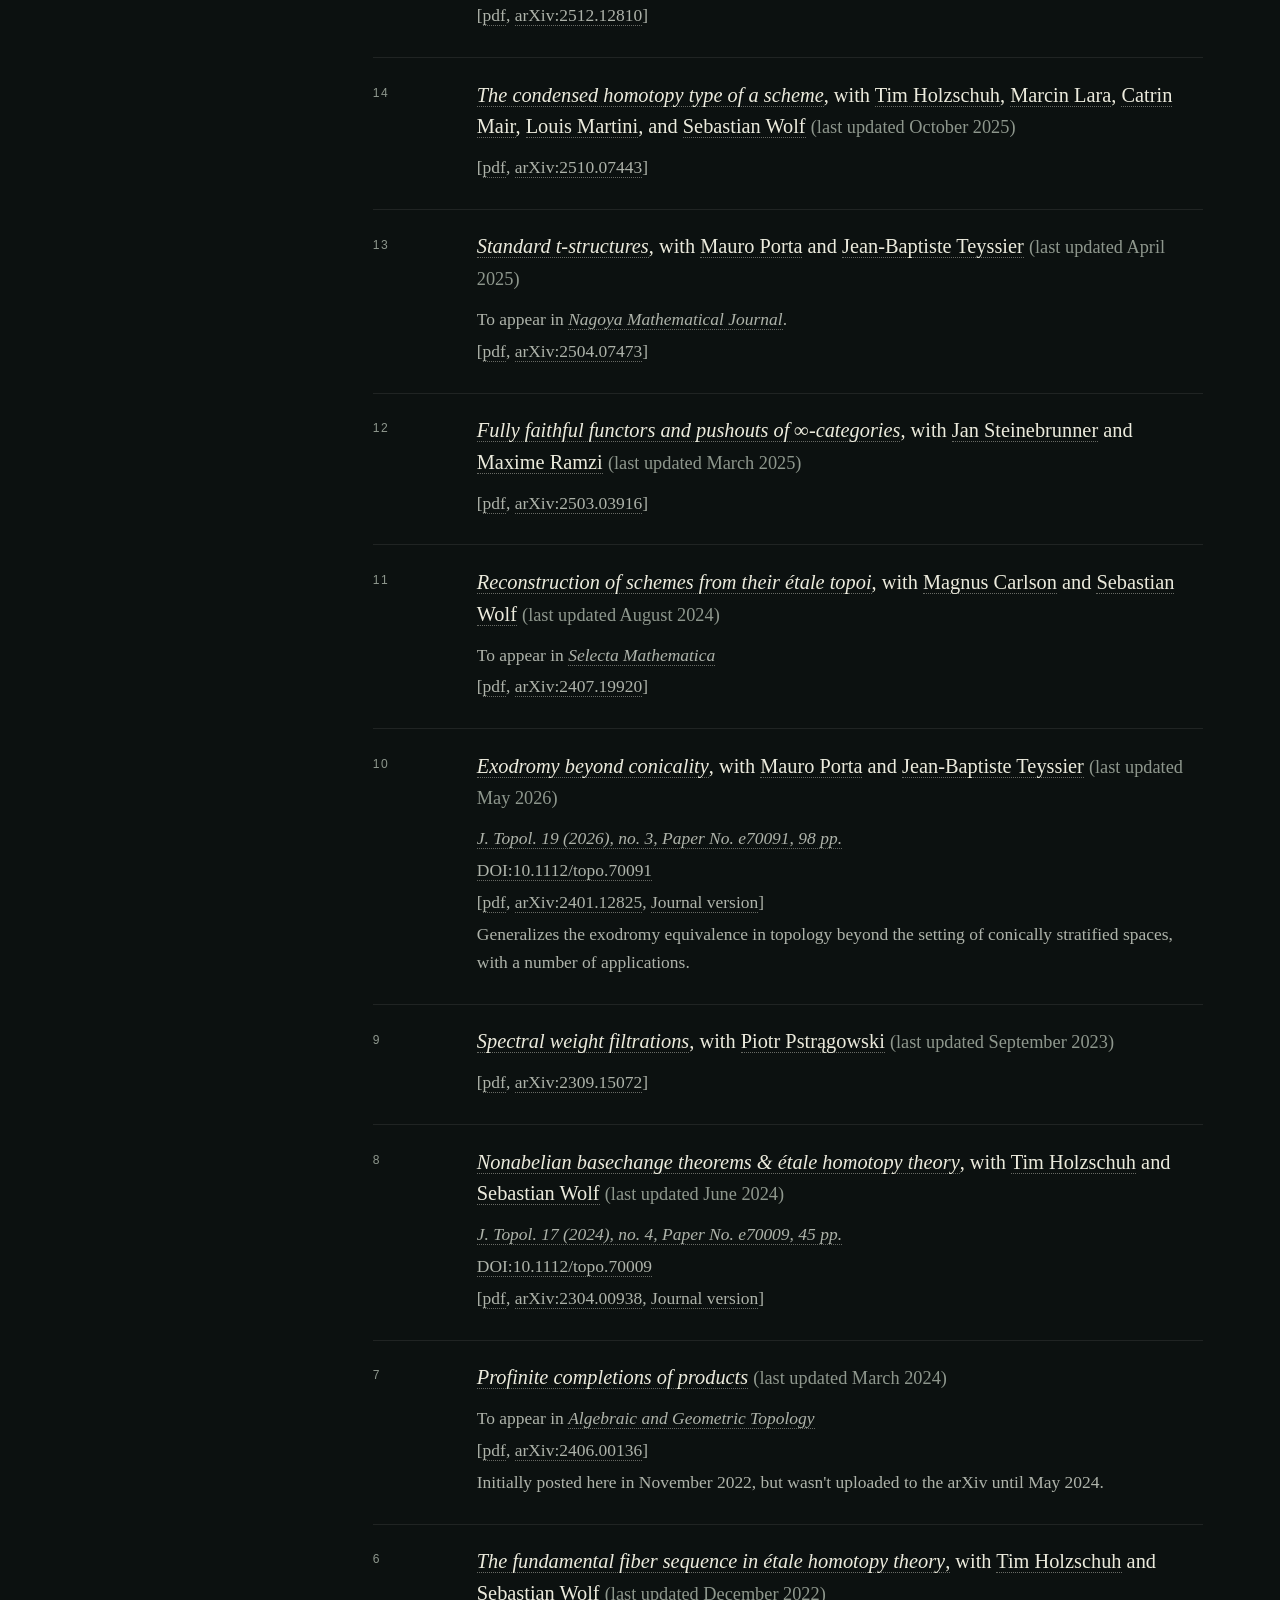
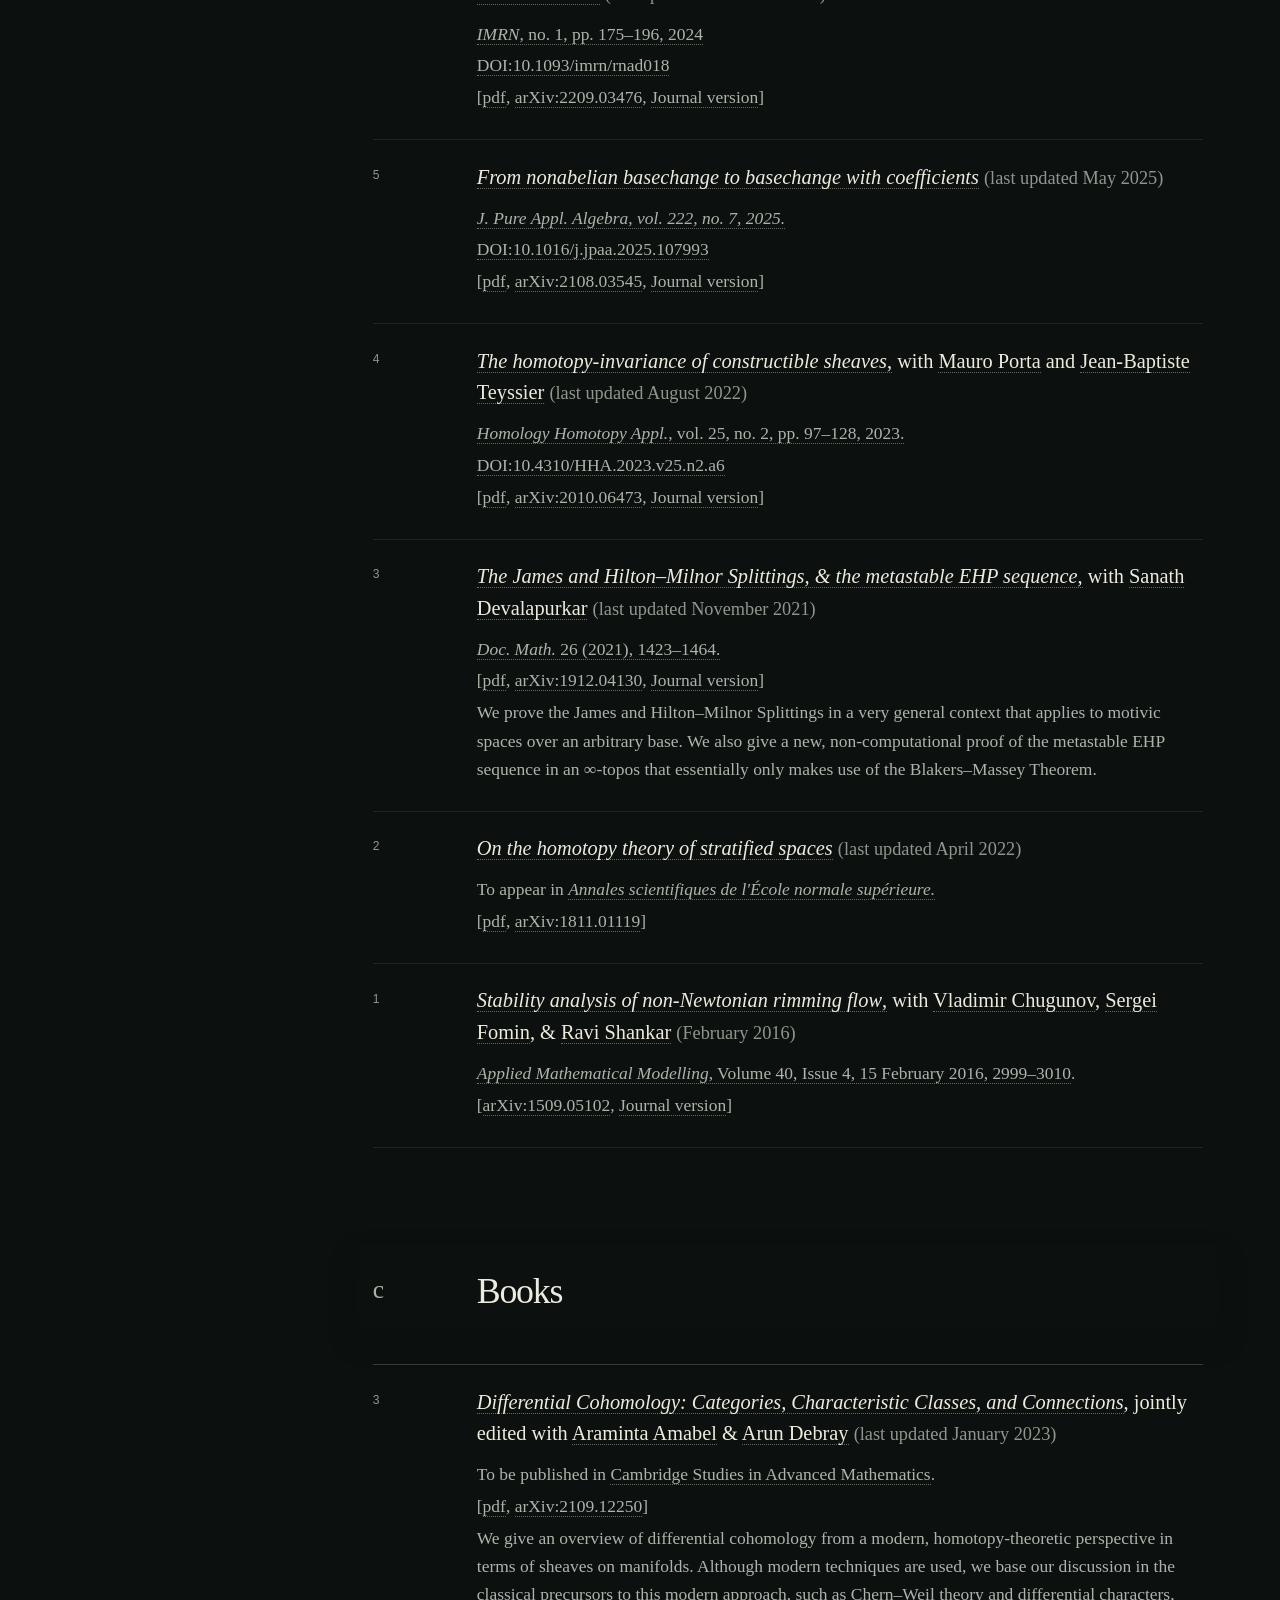
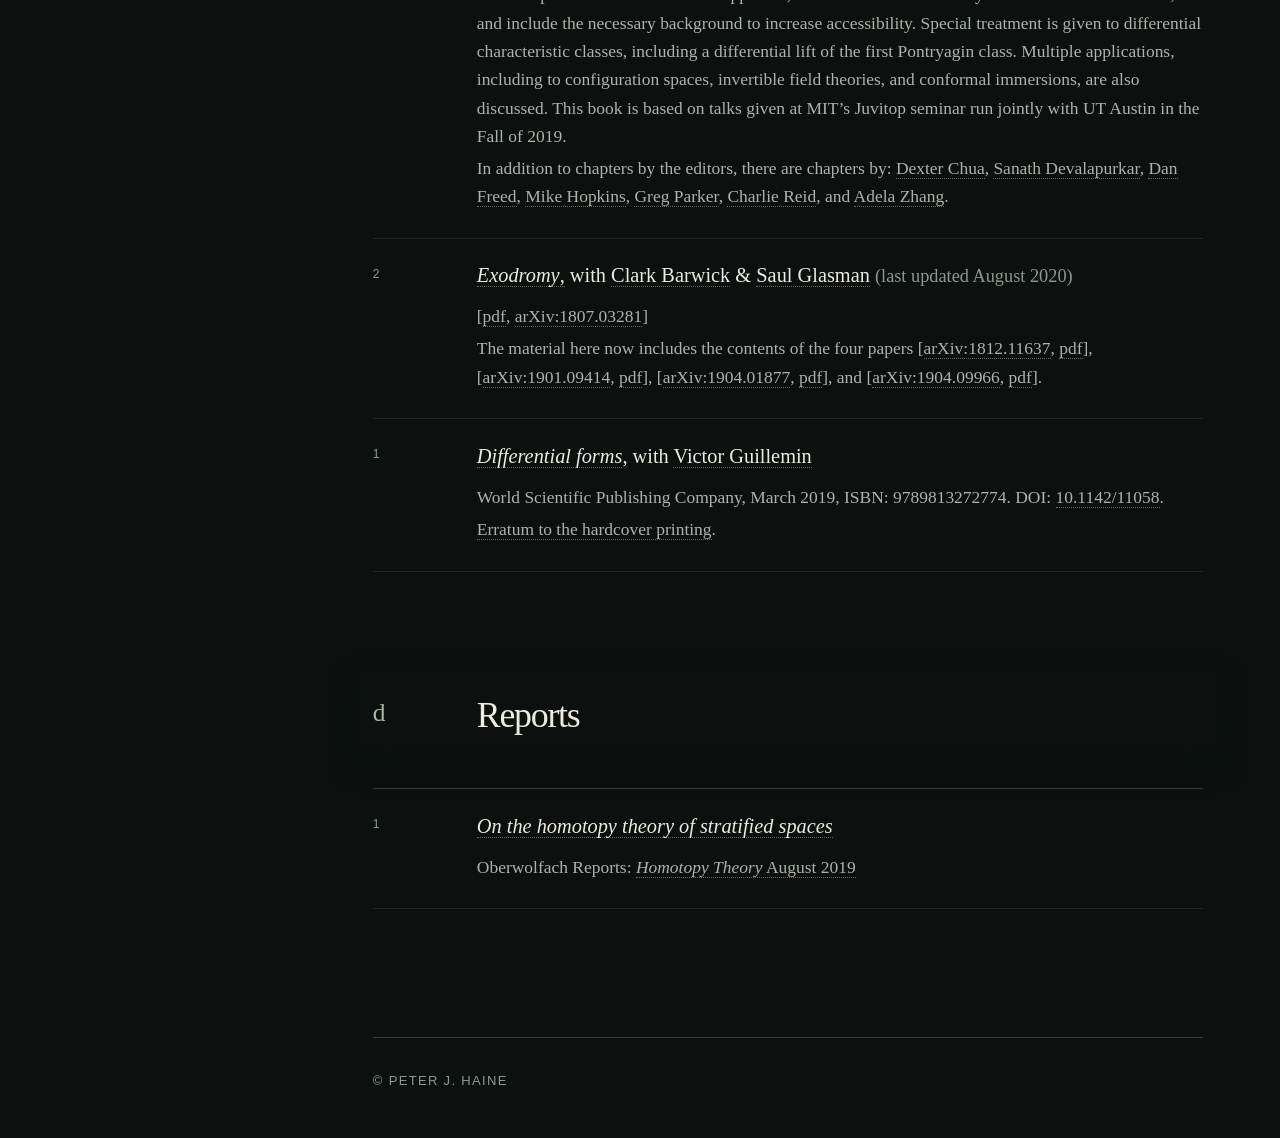
==== commit e8fa18d7: "Update publication status for BLMS and Nagoya papers" ====
--- a/research.html
+++ b/research.html
@@ -305,6 +305,15 @@
               </div>
               <div class="record-detail">
                 <p>
+                  To appear in
+                  <a
+                    href="https://www.lms.ac.uk/publications/blms"
+                    rel="noopener noreferrer"
+                    target="_blank"
+                    ><i>Bulletin of the London Mathematical Society</i></a
+                  >.
+                </p>
+                <p>
                   [<a
                     href="https://peterjhaine.github.io/files/localizing_invariants_of_constructible_sheaves.pdf"
                     rel="noopener noreferrer"
@@ -398,6 +407,15 @@
                 <span class="date">(last updated April 2025)</span>
               </div>
               <div class="record-detail">
+                <p>
+                  To appear in
+                  <a
+                    href="https://www.cambridge.org/core/journals/nagoya-mathematical-journal"
+                    rel="noopener noreferrer"
+                    target="_blank"
+                    ><i>Nagoya Mathematical Journal</i></a
+                  >.
+                </p>
                 <p>
                   [<a
                     href="https://peterjhaine.github.io/files/standard_t-structures.pdf"
